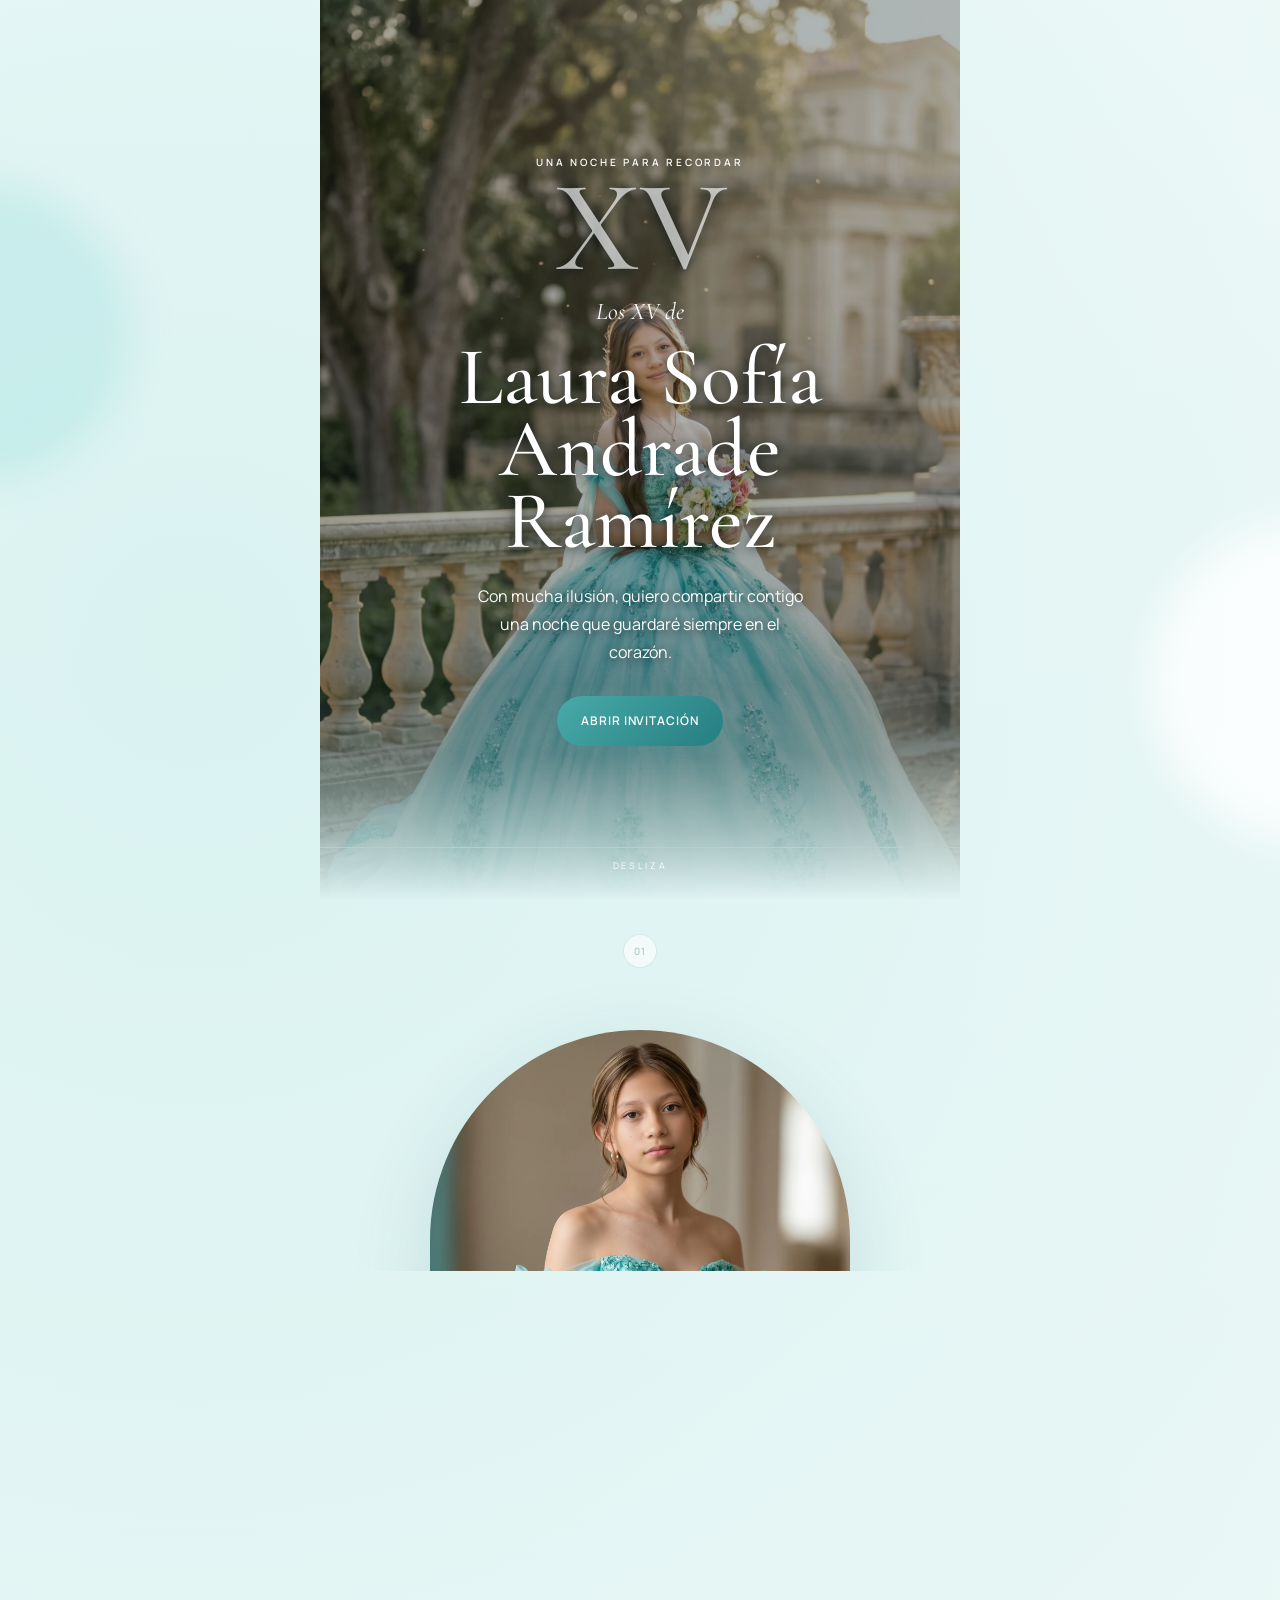
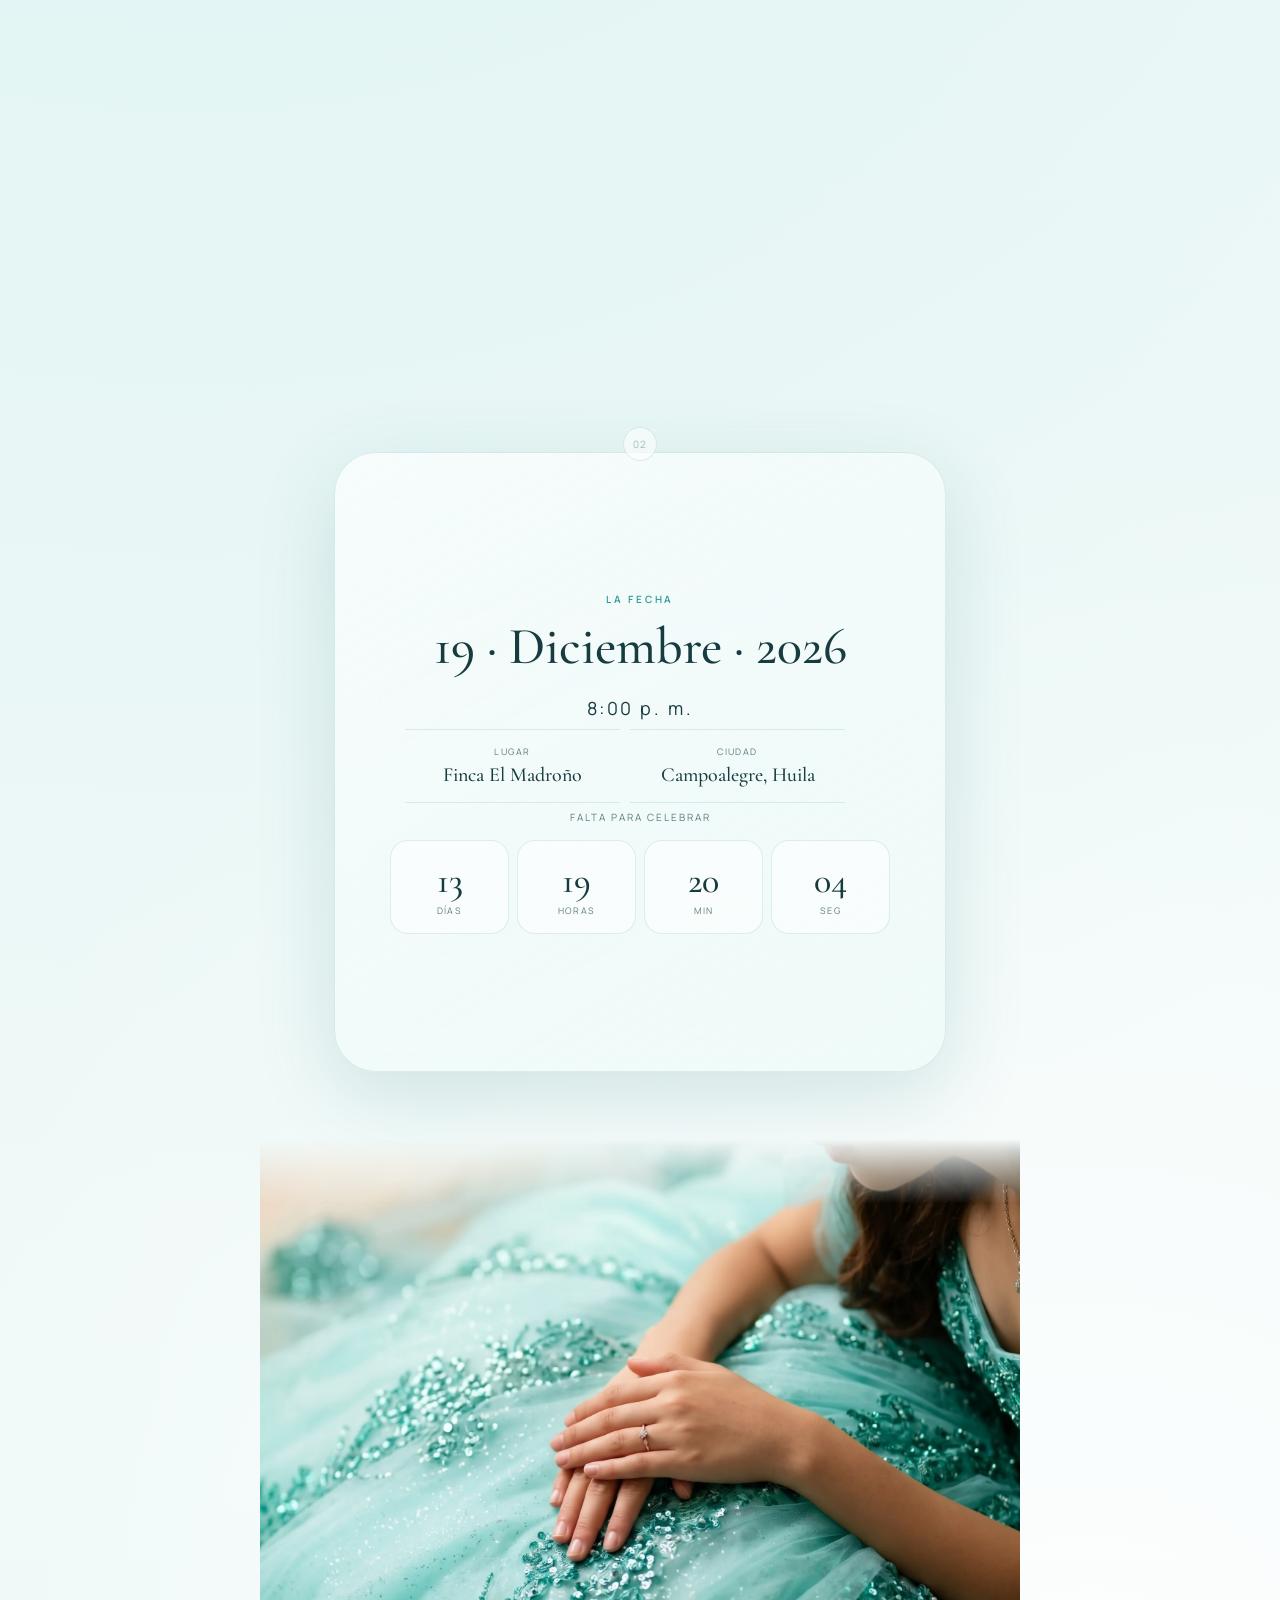
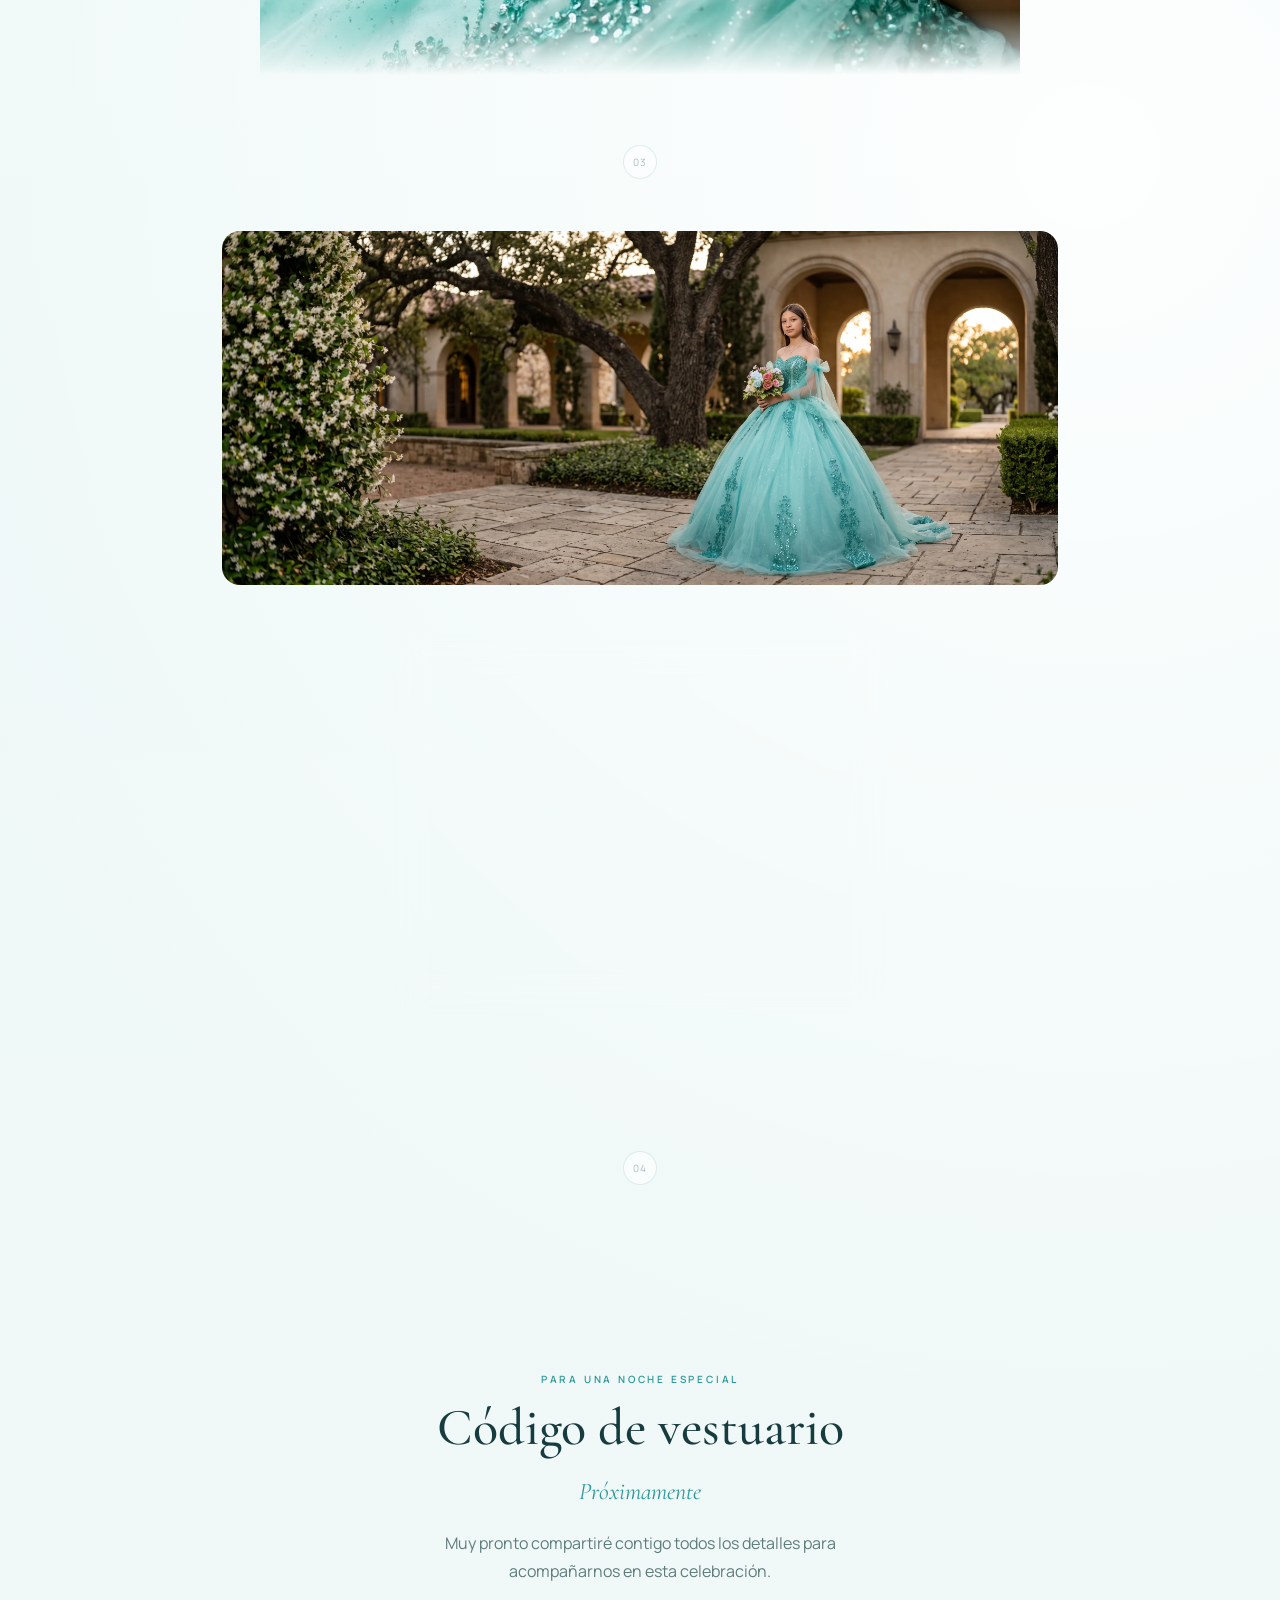
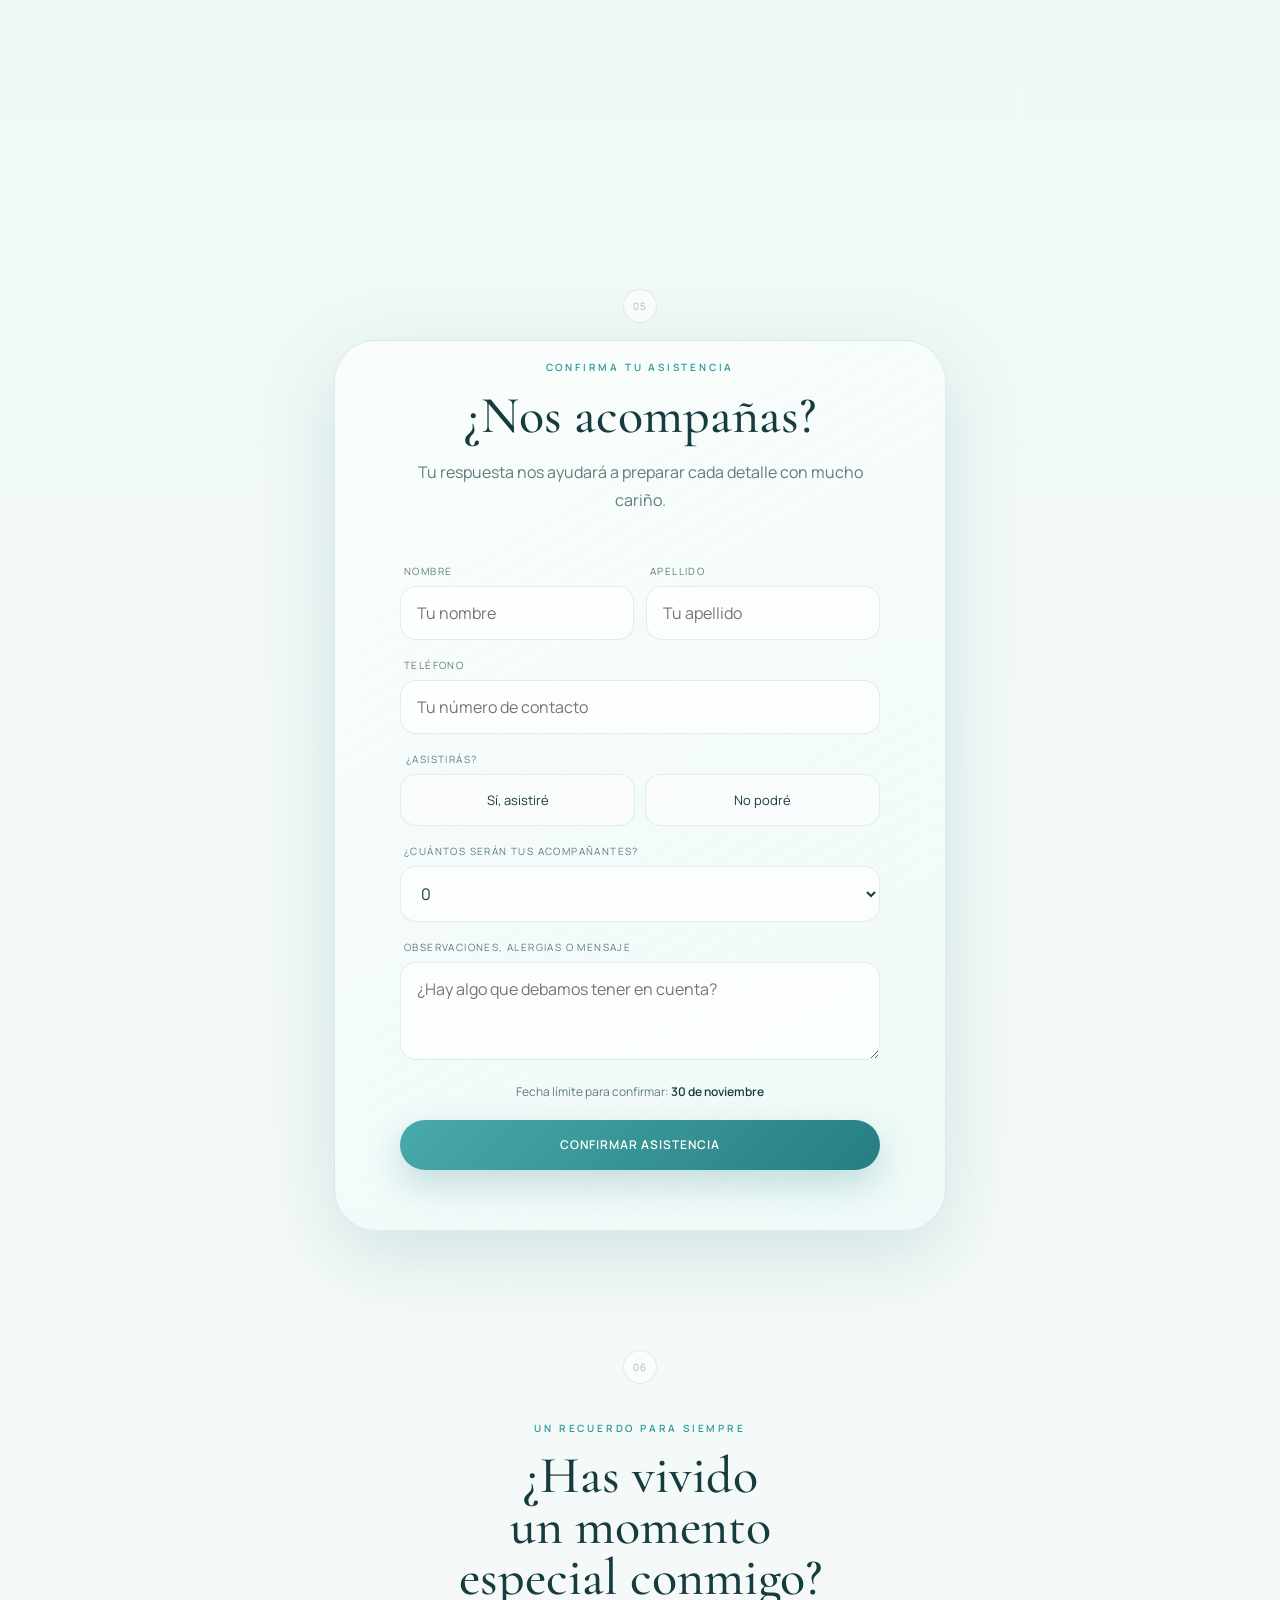
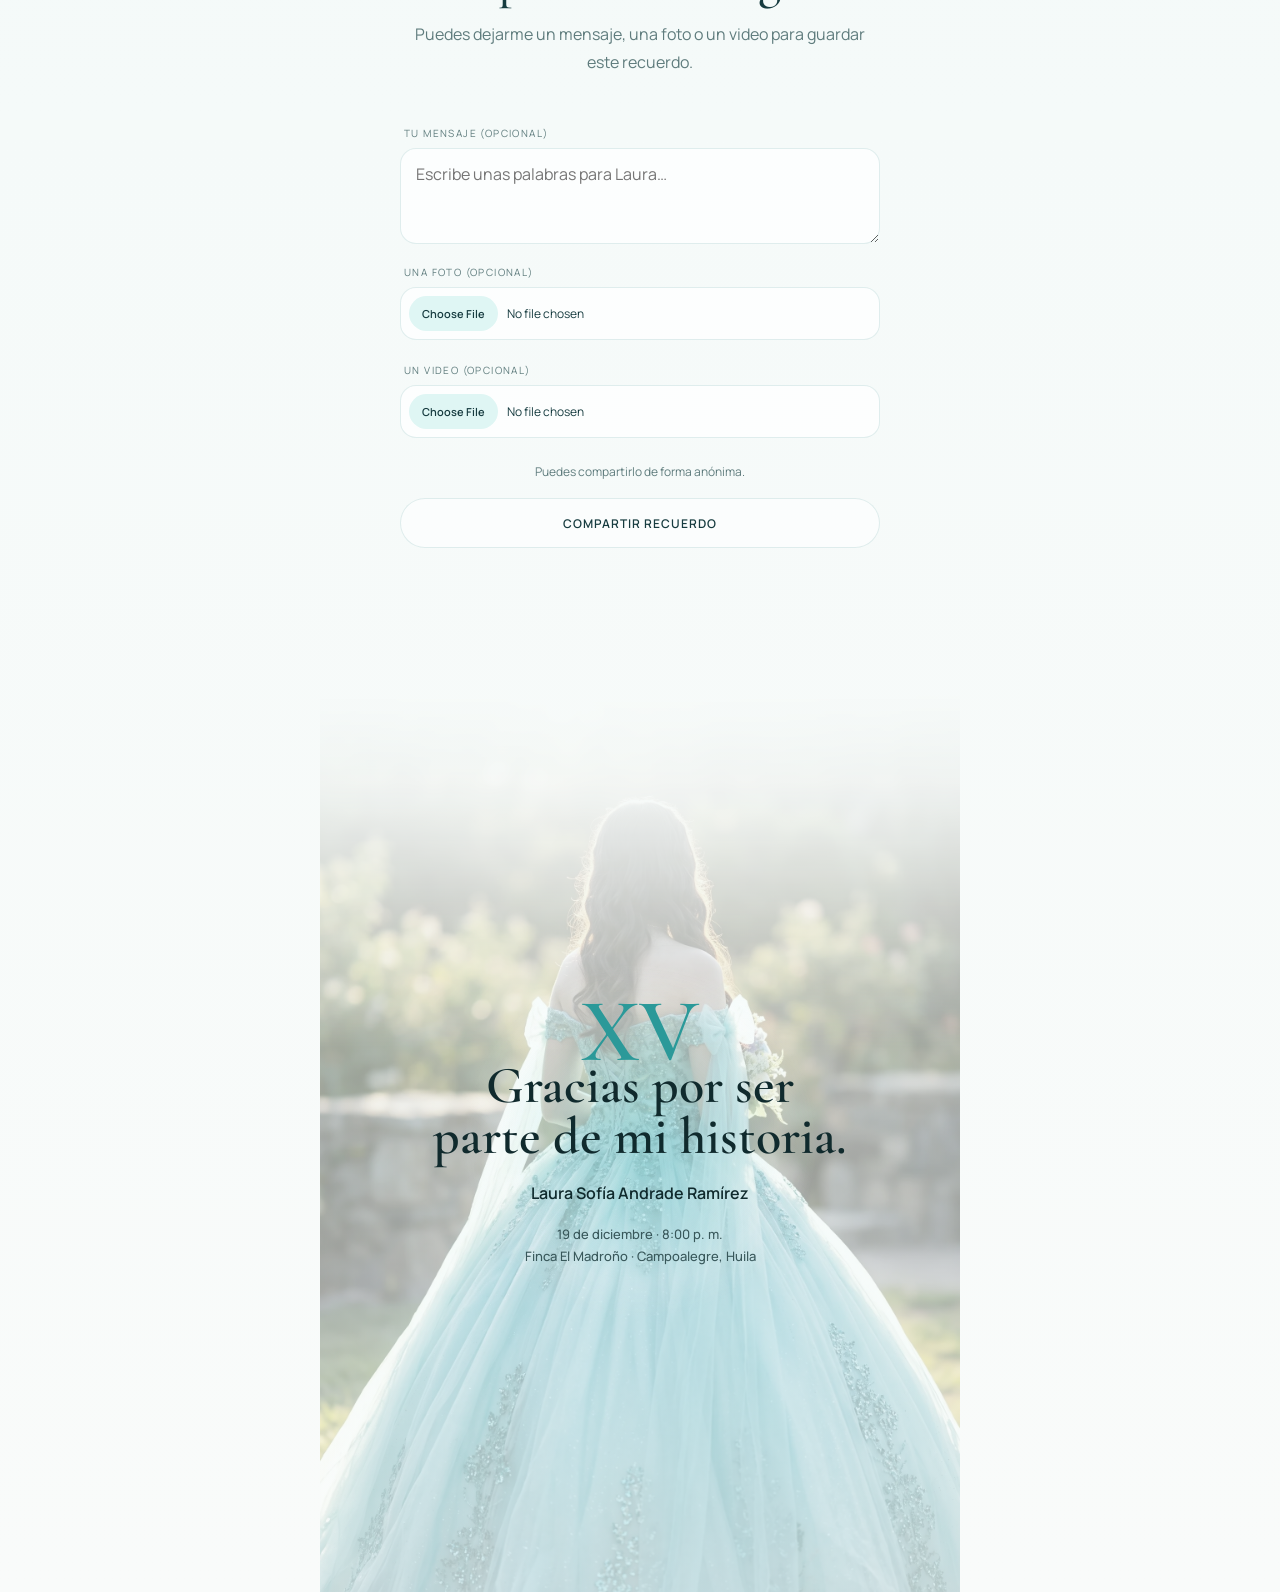
==== index.html @ e5ae3f29 "Add files via upload" ====
<!doctype html>
<html lang="es">
<head>
  <meta charset="UTF-8" />
  <meta name="viewport" content="width=device-width, initial-scale=1.0, viewport-fit=cover" />
  <meta name="theme-color" content="#effaf9" />
  <meta name="description" content="Laura Sofía Andrade Ramírez te invita a celebrar una noche inolvidable." />
  <title>Mis XV · Laura Sofía</title>
  <link rel="preconnect" href="https://fonts.googleapis.com">
  <link rel="preconnect" href="https://fonts.gstatic.com" crossorigin>
  <link href="https://fonts.googleapis.com/css2?family=Cormorant+Garamond:ital,wght@0,400;0,500;0,600;1,400&family=Manrope:wght@300;400;500;600&display=swap" rel="stylesheet">
  <link rel="stylesheet" href="styles.css" />
</head>
<body>
  <div class="ambient ambient-a" aria-hidden="true"></div>
  <div class="ambient ambient-b" aria-hidden="true"></div>

  <main>
    <section class="cover section section--full" id="inicio">
      <picture class="cover__photo">
        <source srcset="assets/5.webp" type="image/webp" />
        <img src="5.jpg" width="1536" height="2752" alt="Laura Sofía con su vestido de quinceañera" loading="eager" fetchpriority="high" decoding="async" />
      </picture>
      <div class="cover__content reveal">
        <p class="eyebrow">Una noche para recordar</p>
        <p class="roman">XV</p>
        <p class="cover__title">Los XV de</p>
        <h1 id="celebrant-name">Laura Sofía Andrade Ramírez</h1>
        <p class="cover__subtitle" id="personal-greeting">Con mucha ilusión, quiero compartir contigo una noche que guardaré siempre en el corazón.</p>
        <button class="button button--primary" id="open-invite" type="button">Abrir invitación</button>
      </div>
      <span class="scroll-cue" aria-hidden="true">Desliza</span>
    </section>

    <section class="portrait section" id="celebracion">
      <div class="section-number">01</div>
      <div class="portrait__frame reveal">
        <picture>
          <source srcset="assets/3.webp" type="image/webp" />
          <img src="3.jpg" width="2074" height="2048" alt="Retrato editorial de Laura Sofía con su vestido aqua" loading="lazy" decoding="async" />
        </picture>
        <div class="portrait__veil"></div>
      </div>
      <div class="copy copy--center reveal">
        <p class="eyebrow">Mis quince años</p>
        <h2>Un momento que quiero compartir contigo.</h2>
        <p>Hay momentos que brillan más cuando se comparten. Celebremos juntos el comienzo de una nueva etapa, rodeados de cariño y alegría.</p>
      </div>
    </section>

    <section class="date section section--glass" id="fecha">
      <div class="section-number">02</div>
      <div class="copy copy--center reveal">
        <p class="eyebrow">La fecha</p>
        <h2 id="date-title">19 · Diciembre · 2026</h2>
        <p class="big-time" id="event-time">8:00 p. m.</p>
        <div class="event-facts reveal" aria-label="Detalles del evento">
          <div><span>Lugar</span><strong id="event-venue">Finca El Madroño</strong></div>
          <div><span>Ciudad</span><strong id="event-city">Campoalegre, Huila</strong></div>
        </div>
        <p class="countdown-label">Falta para celebrar</p>
      </div>
      <div class="countdown reveal" aria-label="Cuenta regresiva">
        <div><strong id="cd-days">00</strong><span>Días</span></div>
        <div><strong id="cd-hours">00</strong><span>Horas</span></div>
        <div><strong id="cd-minutes">00</strong><span>Min</span></div>
        <div><strong id="cd-seconds">00</strong><span>Seg</span></div>
      </div>
    </section>

    <figure class="image-interlude reveal">
      <picture>
        <source srcset="assets/1.webp" type="image/webp" />
        <img src="1.jpg" width="2074" height="2048" alt="Detalle del vestido aqua, sus bordados y el movimiento de la tela" loading="lazy" decoding="async" />
      </picture>
    </figure>

    <section class="place section" id="lugar">
      <div class="section-number">03</div>
      <figure class="place__photo reveal">
        <picture>
          <source srcset="assets/2.webp" type="image/webp" />
          <img src="2.jpg" width="3168" height="1344" alt="Laura Sofía en el paisaje de Finca El Madroño" loading="lazy" decoding="async" />
        </picture>
      </figure>
      <div class="glass-card reveal">
        <p class="eyebrow">Dónde nos encontramos</p>
        <h2 id="venue-name">Finca El Madroño</h2>
        <p id="venue-address">Campoalegre, Huila</p>
        <p class="place__note">Un espacio lleno de encanto nos espera para compartir esta noche especial.</p>
        <a class="button button--ghost" id="maps-link" href="#lugar" aria-disabled="true" tabindex="-1">Ubicación próximamente</a>
      </div>
    </section>

    <section class="dress section" id="dress-code">
      <div class="section-number">04</div>
      <div class="copy copy--center reveal">
        <p class="eyebrow">Para una noche especial</p>
        <h2>Código de vestuario</h2>
        <p class="dress__pending">Próximamente</p>
        <p>Muy pronto compartiré contigo todos los detalles para acompañarnos en esta celebración.</p>
      </div>
    </section>

    <section class="rsvp section section--glass" id="rsvp">
      <div class="section-number">05</div>
      <div class="copy copy--center reveal">
        <p class="eyebrow">Confirma tu asistencia</p>
        <h2>¿Nos acompañas?</h2>
        <p>Tu respuesta nos ayudará a preparar cada detalle con mucho cariño.</p>
      </div>

      <form class="rsvp-form reveal" id="rsvp-form">
        <div class="form-row">
          <label><span>Nombre</span><input id="guest-name" name="nombre" autocomplete="given-name" required placeholder="Tu nombre" /></label>
          <label><span>Apellido</span><input id="guest-surname" name="apellido" autocomplete="family-name" required placeholder="Tu apellido" /></label>
        </div>
        <label><span>Teléfono</span><input name="telefono" type="tel" autocomplete="tel" inputmode="tel" required placeholder="Tu número de contacto" /></label>

        <fieldset>
          <legend>¿Asistirás?</legend>
          <div class="choice-row">
            <label class="choice"><input type="radio" name="asiste" value="si" required><span>Sí, asistiré</span></label>
            <label class="choice"><input type="radio" name="asiste" value="no" required><span>No podré</span></label>
          </div>
        </fieldset>

        <label id="companions-field">
          <span>¿Cuántos serán tus acompañantes?</span>
          <select id="companions" name="acompanantes">
            <option value="0">0</option>
            <option value="1">1</option>
            <option value="2">2</option>
            <option value="3">3</option>
            <option value="4">4</option>
            <option value="5">5</option>
            <option value="6">6</option>
            <option value="7">7</option>
          </select>
        </label>

        <label>
          <span>Observaciones, alergias o mensaje</span>
          <textarea name="observaciones" rows="3" placeholder="¿Hay algo que debamos tener en cuenta?"></textarea>
        </label>

        <p class="rsvp-deadline">Fecha límite para confirmar: <strong>30 de noviembre</strong></p>
        <button class="button button--primary button--wide" type="submit">Confirmar asistencia</button>
        <p class="form-status" id="form-status" role="status" aria-live="polite"></p>
      </form>
    </section>

    <section class="memories section" id="recuerdos" data-memory-experience="ready">
      <div class="section-number">06</div>
      <div class="copy copy--center reveal">
        <p class="eyebrow">Un recuerdo para siempre</p>
        <h2>¿Has vivido un momento especial conmigo?</h2>
        <p>Puedes dejarme un mensaje, una foto o un video para guardar este recuerdo.</p>
      </div>
      <form class="memory-form reveal" id="memory-form">
        <label><span>Tu mensaje (opcional)</span><textarea name="recuerdo_mensaje" rows="3" maxlength="3000" placeholder="Escribe unas palabras para Laura…"></textarea></label>
        <label class="file-field"><span>Una foto (opcional)</span><input name="recuerdo_foto" type="file" accept="image/jpeg,image/png,image/webp,image/heic,image/heif,.jpg,.jpeg,.png,.webp,.heic,.heif" /><small class="memory-file-name" id="photo-file-name" hidden></small><button class="memory-file-remove" id="remove-photo" type="button" hidden>Quitar foto</button></label>
        <label class="file-field"><span>Un video (opcional)</span><input name="recuerdo_video" type="file" accept="video/mp4,video/webm,video/quicktime,.mp4,.webm,.mov" /><small class="memory-file-name" id="video-file-name" hidden></small><button class="memory-file-remove" id="remove-video" type="button" hidden>Quitar video</button></label>
        <p class="memory-note">Puedes compartirlo de forma anónima.</p>
        <button class="button button--ghost button--wide" type="submit">Compartir recuerdo</button>
        <p class="form-status" id="memory-status" role="status" aria-live="polite"></p>
      </form>
    </section>

    <section class="finale section section--full">
      <picture class="finale__photo" aria-hidden="true">
        <source srcset="assets/4.webp" type="image/webp" />
        <img src="4.jpg" width="1536" height="2752" alt="" loading="lazy" decoding="async" />
      </picture>
      <div class="finale__orb reveal" aria-hidden="true"></div>
      <div class="copy copy--center reveal">
        <p class="roman roman--small">XV</p>
        <h2>Gracias por ser parte de mi historia.</h2>
        <p id="final-name">Laura Sofía Andrade Ramírez</p>
        <p class="finale__date">19 de diciembre · 8:00 p. m.<br>Finca El Madroño · Campoalegre, Huila</p>
      </div>
    </section>
  </main>

  <script src="config.js"></script>
  <script src="app.js"></script>
</body>
</html>
---- styles.css ----
:root {
  --ink: #173c40;
  --muted: #5f7c7d;
  --aqua: #8edbd8;
  --aqua-soft: #dff6f4;
  --aqua-deep: #2b9999;
  --pearl: #fbfaf6;
  --glass: rgba(255, 255, 255, 0.56);
  --stroke: rgba(70, 147, 148, 0.16);
  --shadow: 0 24px 80px rgba(34, 109, 111, 0.16);
  --radius: 30px;
}

* { box-sizing: border-box; }
html { scroll-behavior: smooth; }
body {
  margin: 0;
  min-width: 320px;
  color: var(--ink);
  background:
    radial-gradient(circle at 15% 8%, rgba(142,219,216,.28), transparent 30%),
    radial-gradient(circle at 85% 42%, rgba(255,255,255,.9), transparent 28%),
    linear-gradient(180deg, #f8fcfb 0%, #edf8f7 45%, #f9fbfa 100%);
  font-family: "Manrope", system-ui, sans-serif;
  overflow-x: hidden;
}

body::before {
  content: "";
  position: fixed;
  inset: 0;
  pointer-events: none;
  opacity: .22;
  background-image: url("data:image/svg+xml,%3Csvg viewBox='0 0 160 160' xmlns='http://www.w3.org/2000/svg'%3E%3Cfilter id='n'%3E%3CfeTurbulence type='fractalNoise' baseFrequency='.8' numOctaves='2' stitchTiles='stitch'/%3E%3C/filter%3E%3Crect width='100%25' height='100%25' filter='url(%23n)' opacity='.11'/%3E%3C/svg%3E");
  z-index: 50;
  mix-blend-mode: soft-light;
}

main { position: relative; z-index: 2; }
.section {
  position: relative;
  width: min(100%, 640px);
  margin: 0 auto;
  min-height: 82vh;
  padding: 104px 24px;
  display: grid;
  place-items: center;
  align-content: center;
  gap: 34px;
}
.section--full { min-height: 100svh; }
.section--glass::before {
  content: "";
  position: absolute;
  inset: 8% 14px;
  border: 1px solid var(--stroke);
  border-radius: 42px;
  background: linear-gradient(150deg, rgba(255,255,255,.65), rgba(232,250,248,.44));
  backdrop-filter: blur(18px);
  box-shadow: var(--shadow);
  z-index: -1;
}

.section-number {
  position: absolute;
  top: 34px;
  left: 50%;
  width: 34px;
  height: 34px;
  display: grid;
  place-items: center;
  transform: translateX(-50%);
  border: 1px solid var(--stroke);
  border-radius: 50%;
  background: rgba(255,255,255,.58);
  font-size: 10px;
  letter-spacing: .12em;
  color: rgba(23,60,64,.35);
  pointer-events: none;
}
.eyebrow {
  margin: 0 0 14px;
  text-transform: uppercase;
  letter-spacing: .28em;
  font-size: 10px;
  font-weight: 600;
  color: var(--aqua-deep);
}
h1, h2, .roman {
  font-family: "Cormorant Garamond", Georgia, serif;
  font-weight: 500;
}
h1 {
  margin: 0;
  width: 100%;
  max-width: 560px;
  font-size: 56px;
  line-height: .88;
  letter-spacing: 0;
  overflow-wrap: break-word;
  text-wrap: balance;
}
h2 {
  margin: 0;
  width: 100%;
  font-size: 40px;
  line-height: .98;
  letter-spacing: 0;
  overflow-wrap: break-word;
  text-wrap: balance;
}
p { line-height: 1.75; }
.copy { width: 100%; max-width: 470px; min-width: 0; }
.copy--center { text-align: center; }
.copy--center p:last-child { color: var(--muted); }
.roman { margin: 0; font-size: 130px; line-height: .64; color: rgba(54,165,165,.22); }
.roman--small { font-size: 90px; }
.finale .roman--small { color: var(--aqua-deep); font-weight: 600; }

.cover { text-align: center; overflow: hidden; isolation: isolate; color: white; }
.cover__photo { position: absolute; inset: 0; z-index: -1; overflow: hidden; -webkit-mask-image: linear-gradient(to bottom, #000 0%, #000 76%, rgba(0,0,0,.82) 84%, rgba(0,0,0,.42) 92%, transparent 100%); mask-image: linear-gradient(to bottom, #000 0%, #000 76%, rgba(0,0,0,.82) 84%, rgba(0,0,0,.42) 92%, transparent 100%); }
.cover__photo img { display: block; width: 100%; height: 100%; object-fit: cover; object-position: 50% 42%; animation: hero-zoom 24s ease-out both; }
.cover__photo::after { content: ""; position: absolute; inset: 0; background: linear-gradient(180deg, rgba(12,34,33,.34), rgba(12,34,33,.3) 36%, rgba(12,34,33,.42) 68%, rgba(12,34,33,.62)); }
.cover__content { position: relative; z-index: 2; color: white; text-shadow: 0 2px 12px rgba(5,20,20,.72), 0 0 28px rgba(5,20,20,.3); }
.cover .eyebrow, .cover .cover__title, .cover .cover__subtitle, .cover .scroll-cue { color: rgba(255,255,255,.98); }
.cover .roman { color: rgba(255,255,255,.66); }
.cover::before { z-index: 1; opacity: .32; background: radial-gradient(circle at 40% 30%, rgba(255,255,255,.14), rgba(158,230,225,.08) 48%, transparent 70%); }
.cover__title { margin: 22px 0 8px; font-family: "Cormorant Garamond", Georgia, serif; font-size: 24px; font-style: italic; }
.cover__subtitle { max-width: 330px; margin: 24px auto 30px; }
.cover::before {
  content: "";
  position: absolute;
  width: 360px;
  height: 560px;
  border-radius: 50% 50% 46% 54% / 34% 40% 60% 66%;
  border: 1px solid rgba(64,150,151,.18);
  transform: rotate(16deg);
  background: transparent;
  filter: drop-shadow(0 30px 70px rgba(46,145,145,.13));
}
.scroll-cue {
  position: absolute;
  bottom: 28px;
  font-size: 9px;
  letter-spacing: .3em;
  text-transform: uppercase;
  color: rgba(23,60,64,.45);
  animation: float 2.4s ease-in-out infinite;
}

.button {
  appearance: none;
  border: 0;
  border-radius: 999px;
  min-height: 50px;
  padding: 0 24px;
  display: inline-flex;
  align-items: center;
  justify-content: center;
  gap: 10px;
  font: inherit;
  font-size: 12px;
  font-weight: 600;
  letter-spacing: .08em;
  text-transform: uppercase;
  text-decoration: none;
  cursor: pointer;
  transition: transform .25s ease, box-shadow .25s ease, background .25s ease;
}
.button:active { transform: scale(.98); }
.button--primary {
  color: white;
  background: linear-gradient(135deg, #48aaa9, #267e81);
  box-shadow: 0 14px 35px rgba(39,129,131,.24);
}
.button--ghost { color: var(--ink); border: 1px solid var(--stroke); background: rgba(255,255,255,.6); }
.button--wide { width: 100%; }

.portrait { min-height: 110svh; padding-top: 130px; }
.portrait__frame {
  position: relative;
  width: min(92vw, 420px);
  aspect-ratio: 4 / 5;
  border-radius: 210px 210px 34px 34px;
  overflow: hidden;
  box-shadow: var(--shadow);
}
.portrait__frame picture { position: absolute; inset: 0; display: block; }
.portrait__frame img { width: 100%; height: 100%; object-fit: cover; object-position: 50% 58%; transform: scale(1.02); }
.portrait__veil { position: absolute; inset: 0; background: linear-gradient(180deg, transparent 56%, rgba(16,80,82,.22)); }

.image-interlude { position: relative; width: min(calc(100% - 48px), 640px); aspect-ratio: 1.42; margin: 8px auto 36px; overflow: hidden; -webkit-mask-image: linear-gradient(180deg, transparent, #000 12%, #000 88%, transparent); mask-image: linear-gradient(180deg, transparent, #000 12%, #000 88%, transparent); }
.image-interlude picture, .image-interlude img { display: block; width: 100%; height: 100%; }
.image-interlude img { object-fit: cover; object-position: 50% 62%; }

.big-time { margin: 20px 0 0; font-size: 18px; letter-spacing: .14em; }
.event-facts { width: min(100%, 440px); display: grid; grid-template-columns: 1fr 1fr; gap: 10px; margin-top: 4px; }
.event-facts div { padding: 15px 10px; border-top: 1px solid var(--stroke); border-bottom: 1px solid var(--stroke); text-align: center; }
.event-facts span, .event-facts strong { display: block; }
.event-facts span { margin-bottom: 5px; color: var(--muted); font-size: 9px; text-transform: uppercase; letter-spacing: .16em; }
.event-facts strong { font-family: "Cormorant Garamond", Georgia, serif; font-size: 20px; font-weight: 500; }
.countdown-label { margin: 6px 0 -20px; color: var(--muted); font-size: 10px; text-transform: uppercase; letter-spacing: .2em; }
.countdown {
  width: 100%;
  display: grid;
  grid-template-columns: repeat(4, 1fr);
  gap: 8px;
  max-width: 500px;
}
.countdown div {
  padding: 18px 4px 16px;
  text-align: center;
  border-radius: 18px;
  background: rgba(255,255,255,.56);
  border: 1px solid var(--stroke);
}
.countdown strong { display: block; font-family: "Cormorant Garamond", serif; font-size: 36px; font-weight: 500; }
.countdown span { display: block; margin-top: 2px; font-size: 9px; text-transform: uppercase; letter-spacing: .14em; color: var(--muted); }

.glass-card {
  width: 100%;
  max-width: 500px;
  text-align: center;
  padding: 54px 28px;
  border-radius: var(--radius);
  background: var(--glass);
  border: 1px solid var(--stroke);
  backdrop-filter: blur(16px);
  box-shadow: var(--shadow);
}
.glass-card p { color: var(--muted); }
.place { width: min(100%, 920px); }
.place__photo { width: 100%; aspect-ratio: 2.36; overflow: hidden; border-radius: 18px; }
.place__photo picture, .place__photo img { display: block; width: 100%; height: 100%; }
.place__photo img { object-fit: cover; object-position: center; }
.place__note { max-width: 330px; margin: 18px auto 0; }
.glass-card .button { margin-top: 18px; }
.button[aria-disabled="true"] { cursor: default; opacity: .78; }
.button[aria-disabled="true"] { pointer-events: none; }

.dress__pending { margin: 18px 0 0; color: var(--aqua-deep); font-family: "Cormorant Garamond", Georgia, serif; font-size: 24px; font-style: italic; }

.rsvp-form { width: min(100%, 480px); display: grid; gap: 18px; }
.form-row { display: grid; grid-template-columns: 1fr 1fr; gap: 12px; }
.form-row label { min-width: 0; }
.rsvp-form label > span, .rsvp-form legend { display: block; margin: 0 0 8px 4px; font-size: 10px; text-transform: uppercase; letter-spacing: .14em; color: var(--muted); }
.rsvp-form input, .rsvp-form select, .rsvp-form textarea {
  width: 100%;
  border: 1px solid var(--stroke);
  border-radius: 16px;
  background: rgba(255,255,255,.72);
  color: var(--ink);
  padding: 15px 16px;
  font: inherit;
  outline: none;
  box-shadow: 0 1px 0 rgba(255,255,255,.8) inset;
}
.rsvp-form input:focus, .rsvp-form select:focus, .rsvp-form textarea:focus { border-color: rgba(49,153,153,.5); box-shadow: 0 0 0 4px rgba(80,190,188,.09); }
.rsvp-form fieldset { border: 0; padding: 0; margin: 0; }
.choice-row { display: grid; grid-template-columns: 1fr 1fr; gap: 10px; }
.choice { position: relative; }
.choice input { position: absolute; opacity: 0; pointer-events: none; }
.choice span { margin: 0 !important; display: grid !important; place-items: center; min-height: 52px; border: 1px solid var(--stroke); border-radius: 16px; background: rgba(255,255,255,.6); color: var(--ink) !important; text-transform: none !important; letter-spacing: 0 !important; font-size: 13px !important; transition: .2s ease; }
.choice input:checked + span { background: rgba(100,198,196,.18); border-color: rgba(43,153,153,.38); box-shadow: 0 0 0 3px rgba(43,153,153,.07); }
.choice input:focus-visible + span { outline: 2px solid var(--aqua-deep); outline-offset: 3px; }
.form-status { min-height: 24px; margin: 0; text-align: center; font-size: 13px; color: var(--aqua-deep); }
.rsvp-deadline { margin: -2px 0 0; color: var(--muted); text-align: center; font-size: 12px; }
.rsvp-deadline strong { color: var(--ink); font-weight: 600; }

.memory-form { width: min(100%, 480px); min-width: 0; display: grid; gap: 16px; }
.memory-form label > span { display: block; margin: 0 0 8px 4px; color: var(--muted); font-size: 10px; text-transform: uppercase; letter-spacing: .14em; }
.memory-form textarea, .memory-form input[type="file"] { width: 100%; border: 1px solid var(--stroke); border-radius: 16px; background: rgba(255,255,255,.72); color: var(--ink); padding: 14px 15px; font: inherit; }
.memory-form textarea:focus, .memory-form input[type="file"]:focus { outline: none; border-color: rgba(49,153,153,.5); box-shadow: 0 0 0 4px rgba(80,190,188,.09); }
.memory-form input[type="file"] { min-width: 0; padding: 8px; font-size: 12px; }
.memory-form input[type="file"]::file-selector-button,
.memory-form input[type="file"]::-webkit-file-upload-button {
  margin-right: 9px;
  padding: 10px 13px;
  border: 0;
  border-radius: 999px;
  color: var(--ink);
  background: var(--aqua-soft);
  font: inherit;
  font-size: 11px;
  font-weight: 600;
  cursor: pointer;
  transition: background .2s ease;
}
.memory-form input[type="file"]::file-selector-button:hover,
.memory-form input[type="file"]::-webkit-file-upload-button:hover { background: #c9eeeb; }
.memory-file-name { display: block; margin: 7px 4px 0; overflow-wrap: anywhere; color: var(--muted); font-size: 11px; }
.memory-file-remove { margin: 6px 4px 0; padding: 0; border: 0; background: transparent; color: var(--aqua-deep); font: inherit; font-size: 11px; text-decoration: underline; cursor: pointer; }
.memory-note { margin: 0; color: var(--muted); font-size: 12px; text-align: center; }

.finale { text-align: center; overflow: hidden; isolation: isolate; }
.finale h2, .finale #final-name { color: #102a2d; font-weight: 600; }
.finale__photo { position: absolute; inset: 0; z-index: -1; overflow: hidden; -webkit-mask-image: linear-gradient(to bottom, transparent 0%, rgba(0,0,0,.12) 10%, rgba(0,0,0,.58) 24%, #000 40%); mask-image: linear-gradient(to bottom, transparent 0%, rgba(0,0,0,.12) 10%, rgba(0,0,0,.58) 24%, #000 40%); }
.finale__photo img { display: block; width: 100%; height: 100%; object-fit: cover; object-position: center 46%; filter: saturate(.82); }
.finale__photo::after { content: ""; position: absolute; inset: 0; background: linear-gradient(180deg, rgba(248,252,251,.68), rgba(237,248,247,.56) 52%, rgba(249,251,250,.7)); }
.finale__orb { position: absolute; width: 360px; height: 360px; border-radius: 50%; background: radial-gradient(circle, rgba(113,211,208,.32), rgba(255,255,255,.12) 56%, transparent 70%); filter: blur(2px); }
.finale .copy--center p:last-child { color: #38575a; font-size: 13px; font-weight: 500; }

.ambient { position: fixed; pointer-events: none; z-index: 0; filter: blur(20px); border-radius: 50%; }
.ambient-a { width: 300px; height: 300px; left: -170px; top: 20%; background: rgba(93,204,202,.18); }
.ambient-b { width: 320px; height: 320px; right: -190px; top: 58%; background: rgba(255,255,255,.78); }

.reveal { opacity: 0; transform: translateY(20px) scale(.995); filter: blur(7px); transition: opacity .85s ease, transform .85s cubic-bezier(.2,.7,.2,1), filter .85s ease; }
.reveal.is-visible { opacity: 1; transform: translateY(0) scale(1); filter: blur(0); }

@keyframes float { 0%,100% { transform: translateY(0); } 50% { transform: translateY(7px); } }
@keyframes hero-zoom { from { transform: scale(1.045); } to { transform: scale(1); } }

@media (min-width: 720px) {
  .section { padding-left: 42px; padding-right: 42px; }
  .portrait__frame { width: 420px; }
  h1 { font-size: 82px; }
  h2 { font-size: 52px; }
  .image-interlude { width: min(calc(100% - 84px), 760px); }
}

@media (max-width: 380px) {
  .section { padding-left: 18px; padding-right: 18px; }
  h1 { font-size: 48px; }
  h2 { font-size: 35px; }
  .form-row { grid-template-columns: 1fr; }
  .countdown { gap: 5px; }
  .countdown div { padding-left: 2px; padding-right: 2px; }
  .countdown strong { font-size: 31px; }
  .event-facts { gap: 4px; }
  .event-facts strong { font-size: 18px; }
}

@media (max-width: 600px) {
  .place__photo { aspect-ratio: 1.28; border-radius: 14px; }
  .place__photo img { object-position: 68% center; }
  .image-interlude { width: calc(100% - 36px); aspect-ratio: 1.12; }
  .cover__photo img { object-position: 50% 42%; }
}

@media (prefers-reduced-motion: reduce) {
  html { scroll-behavior: auto; }
  *, *::before, *::after { animation-duration: .01ms !important; animation-iteration-count: 1 !important; transition-duration: .01ms !important; }
}
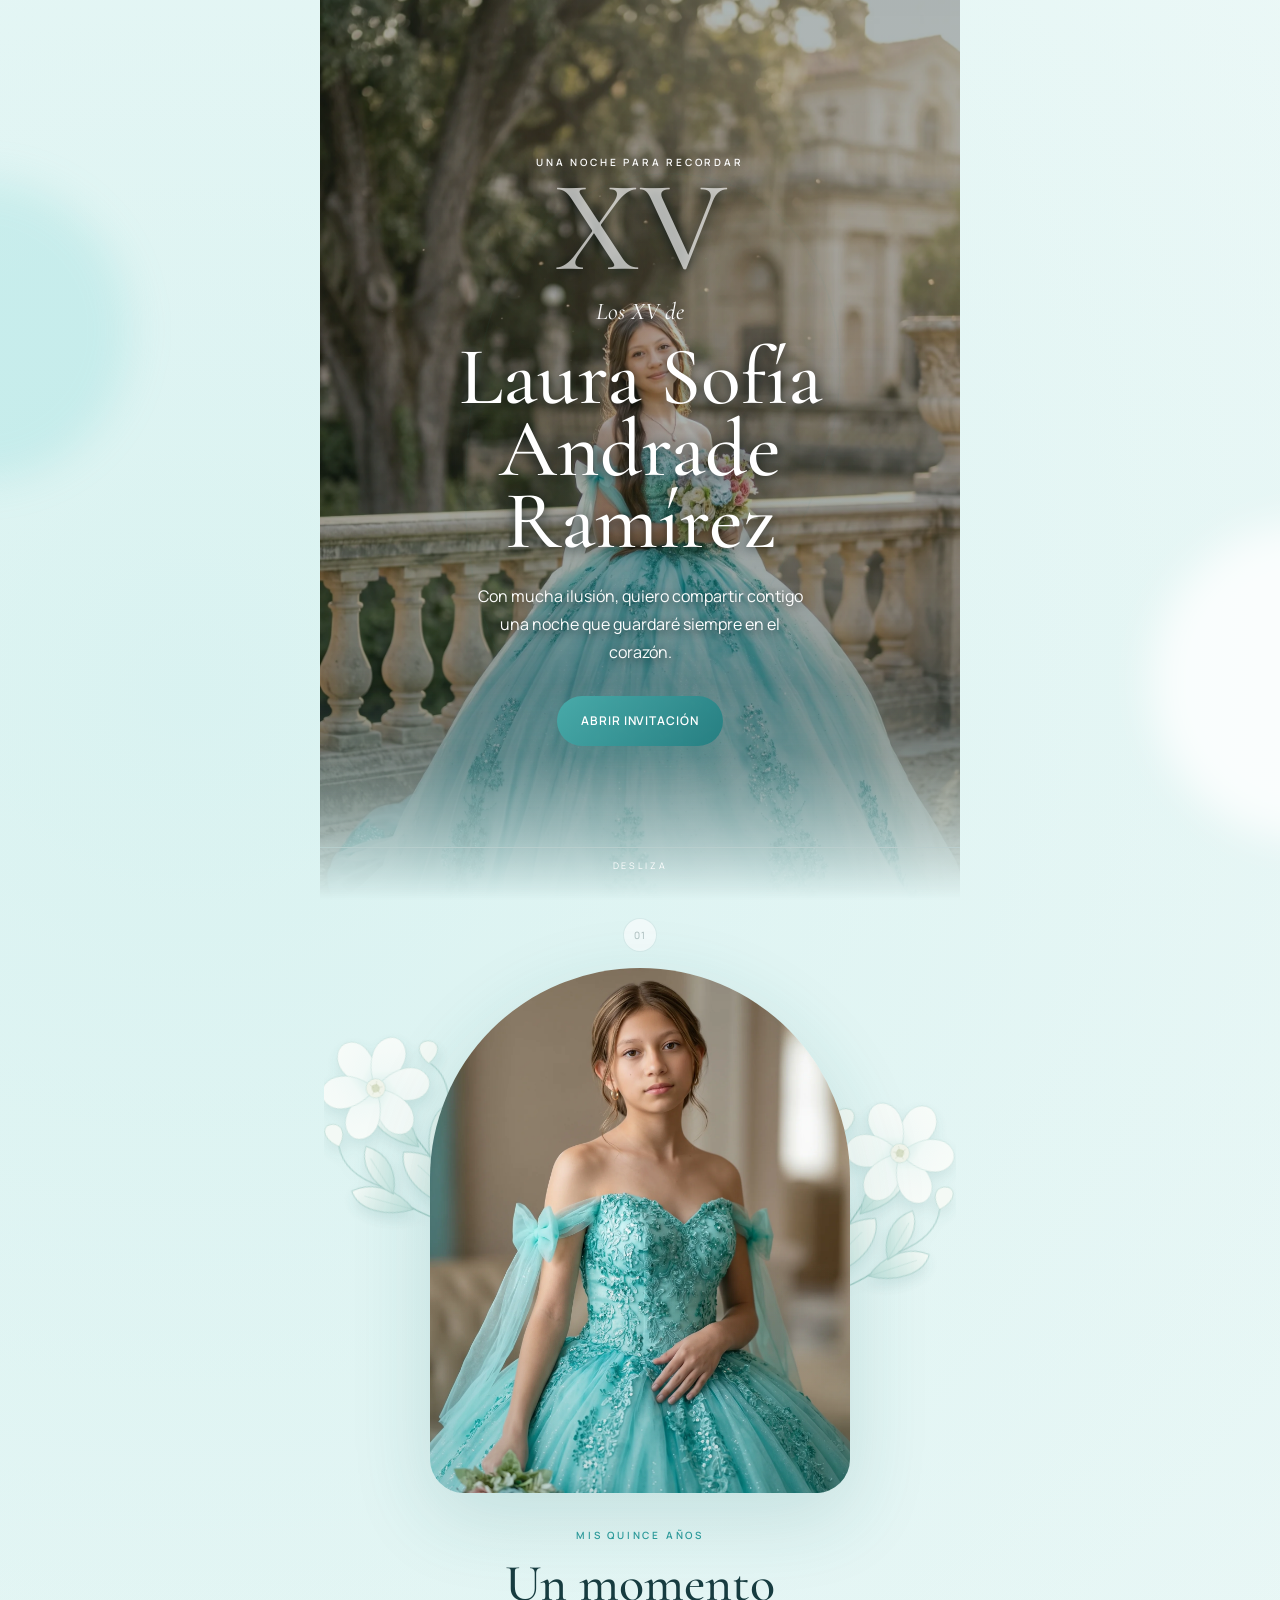
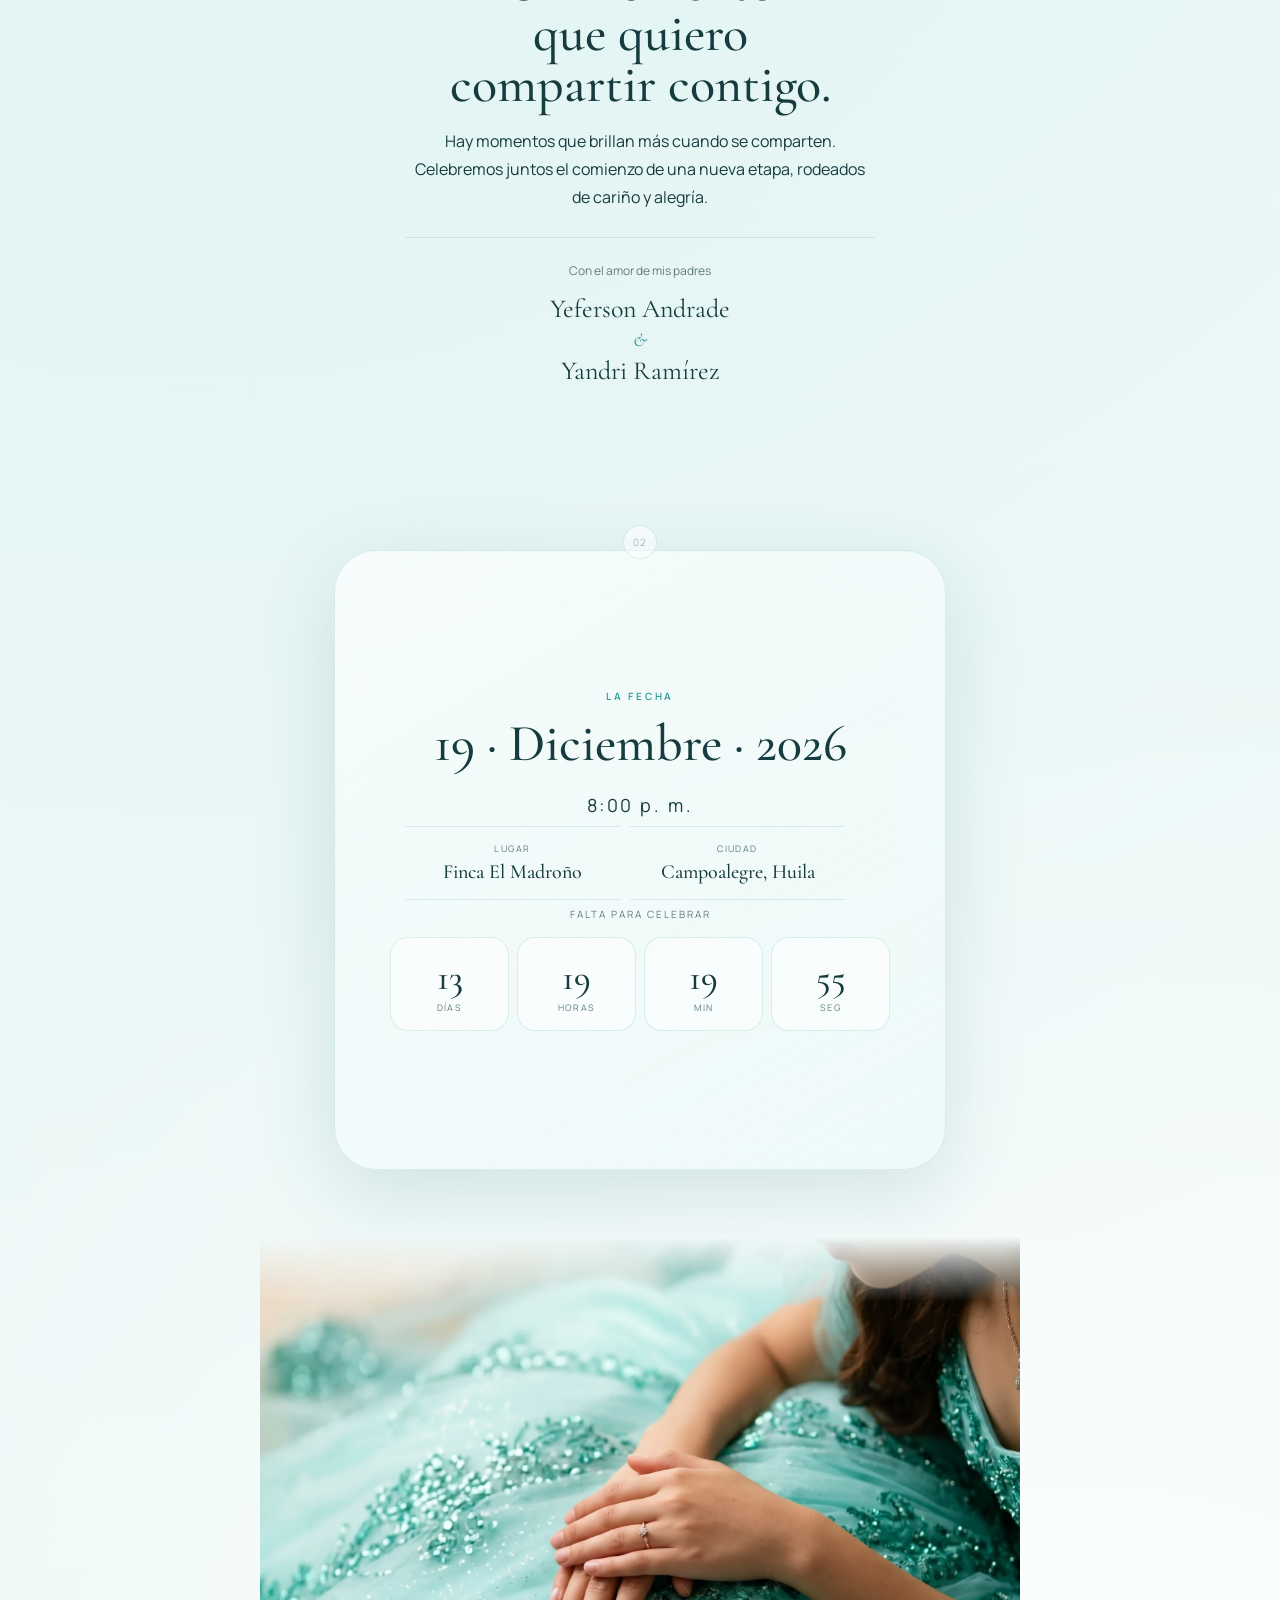
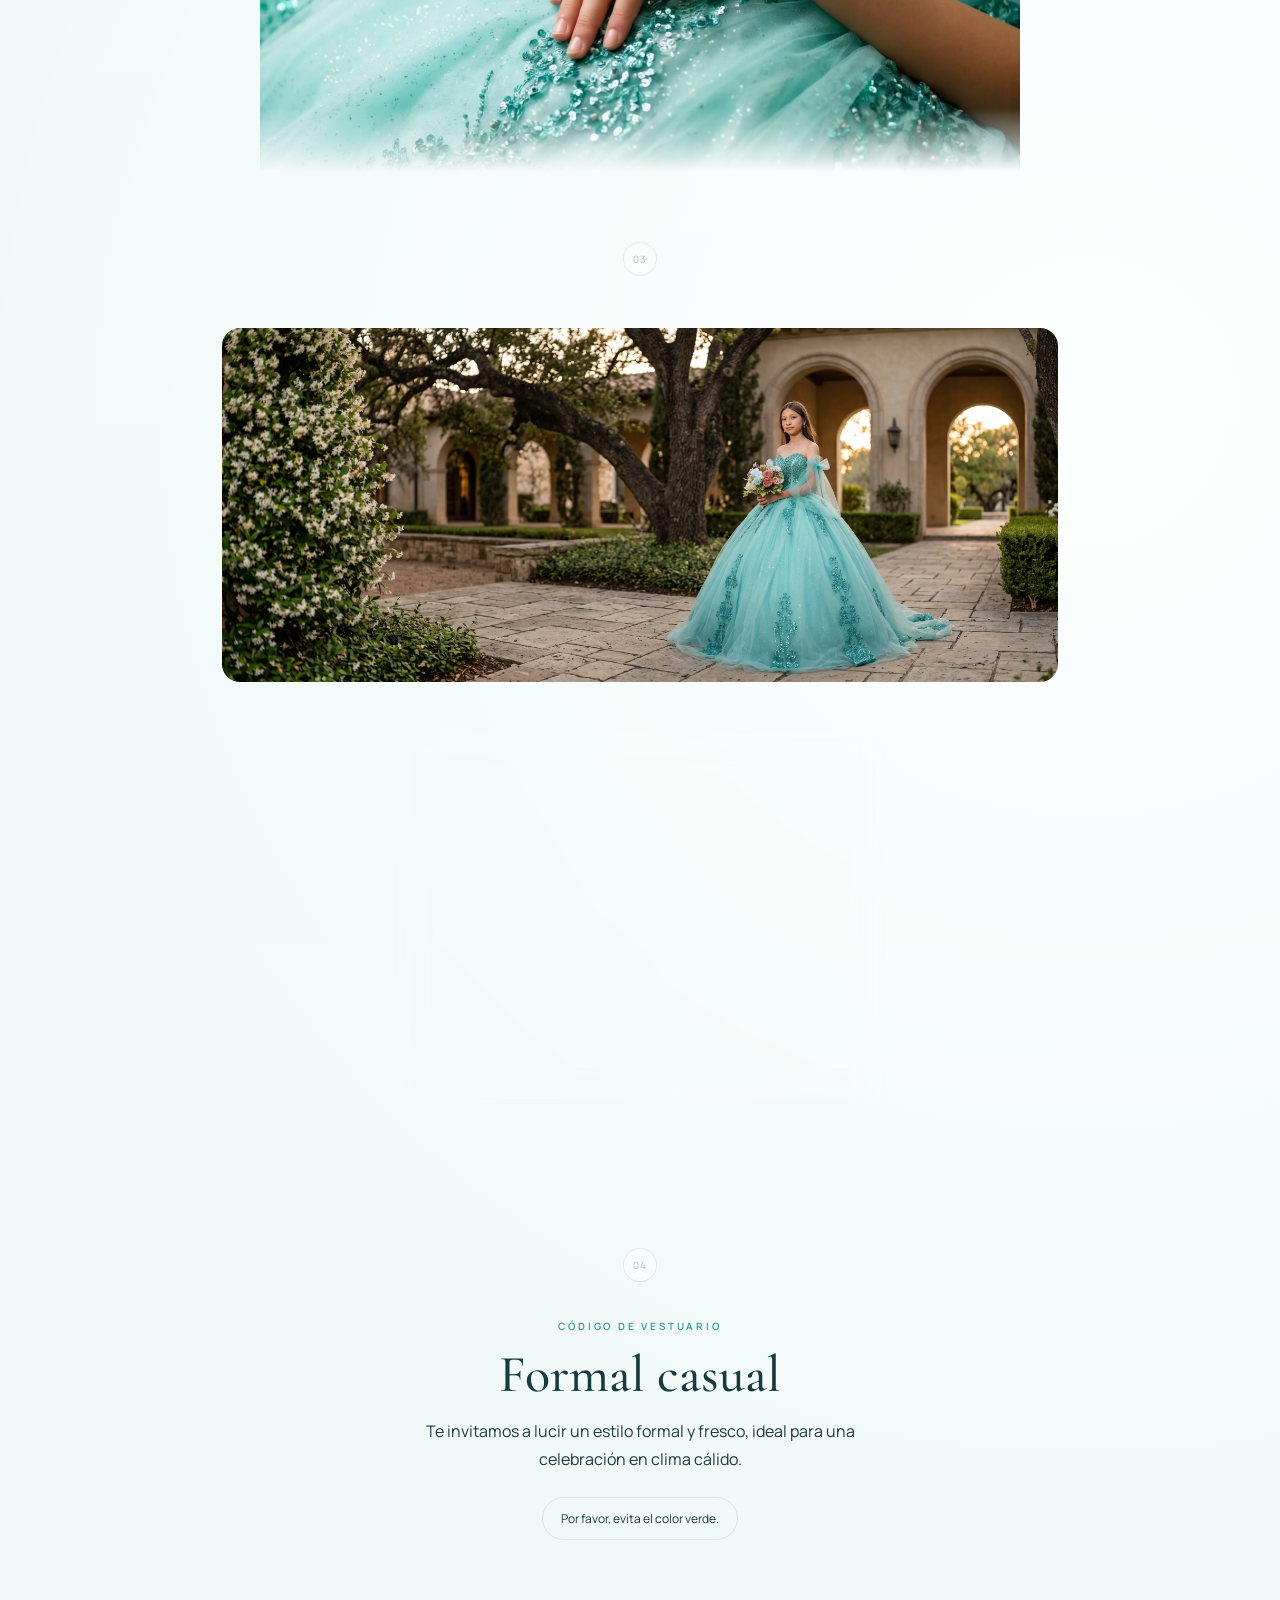
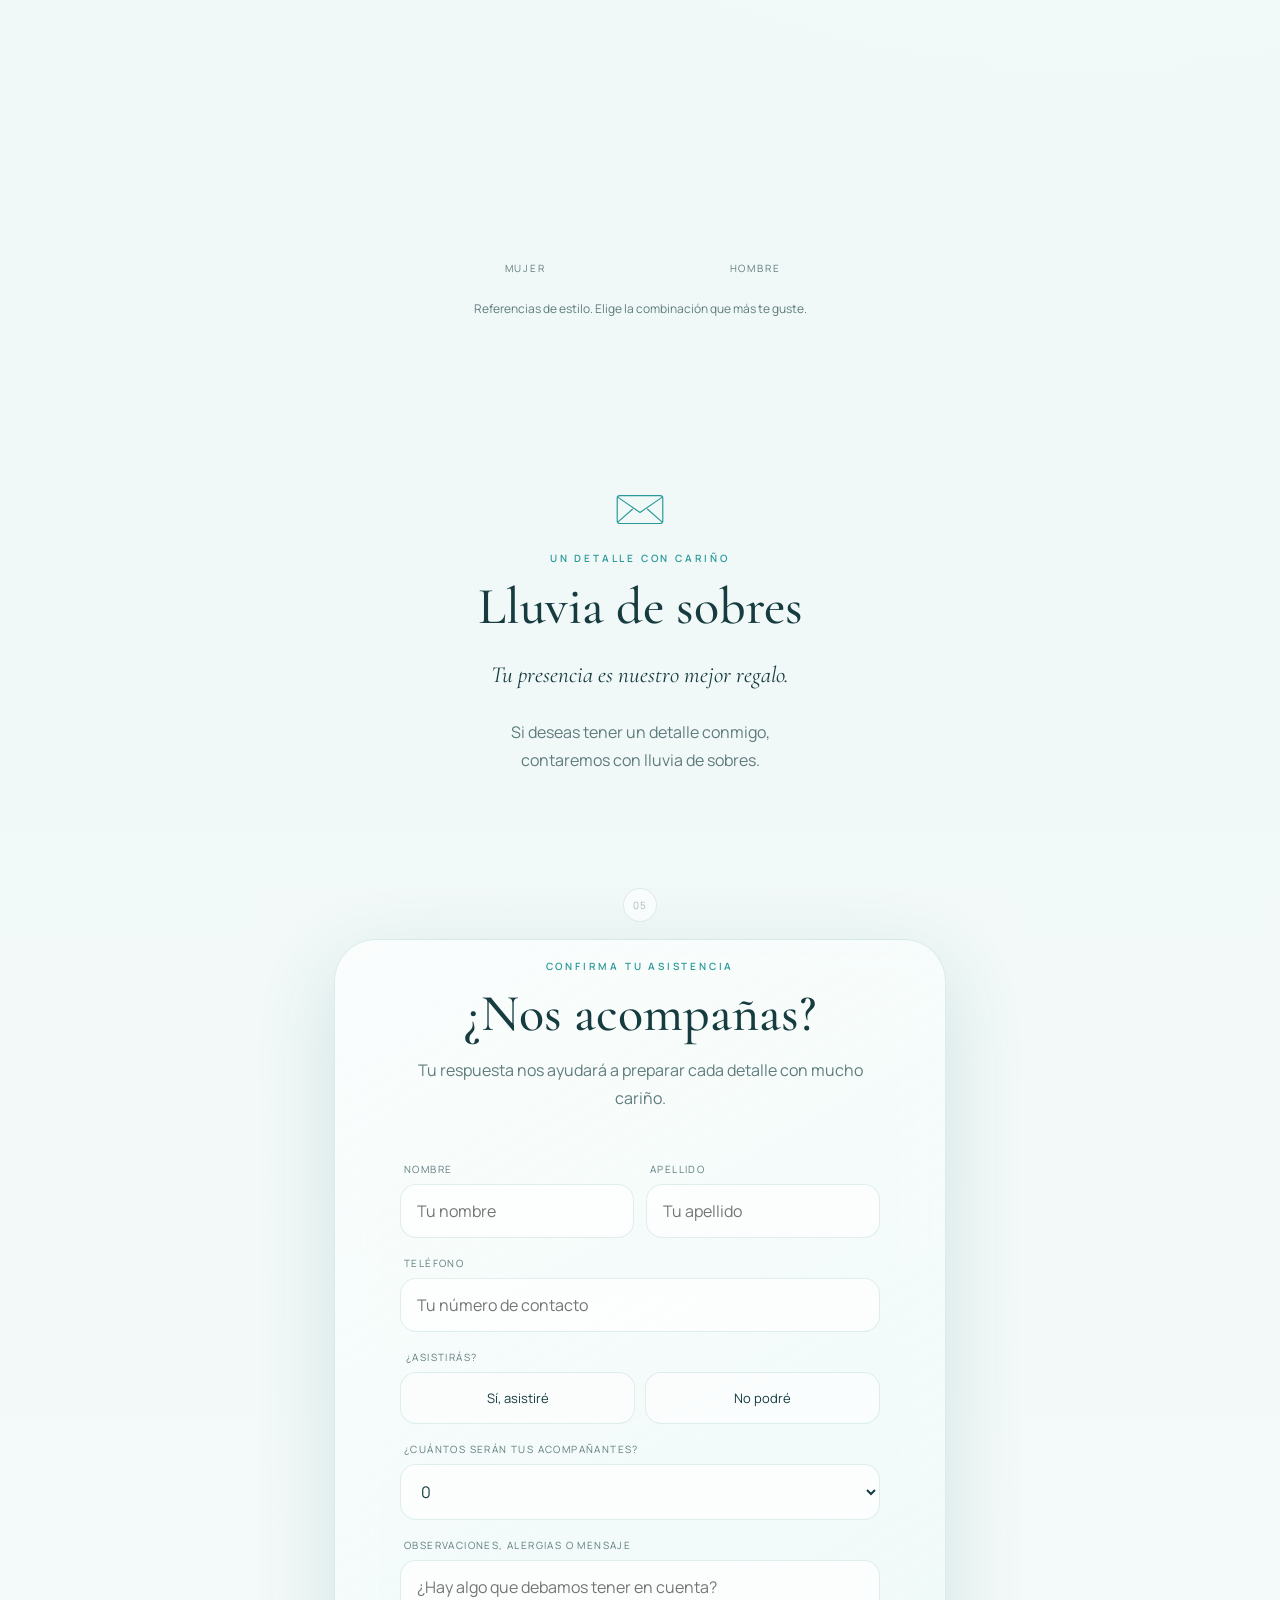
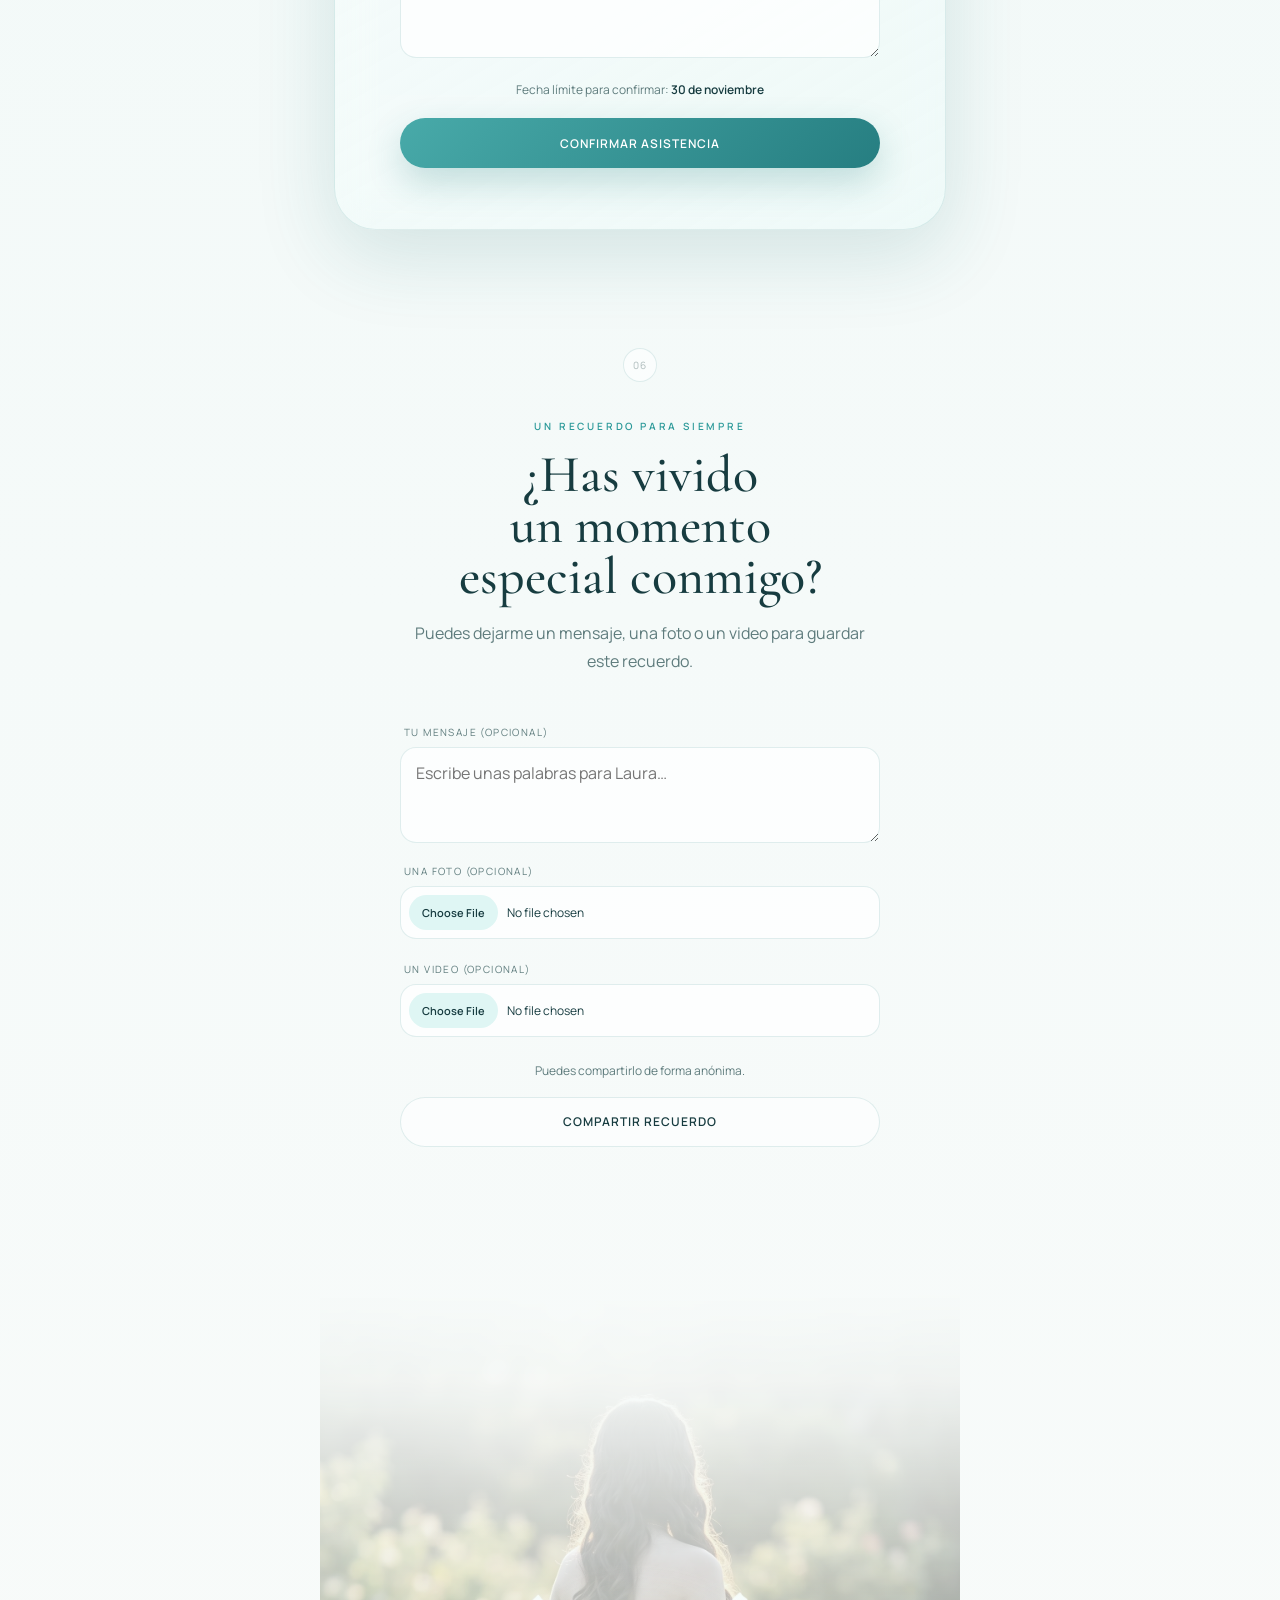
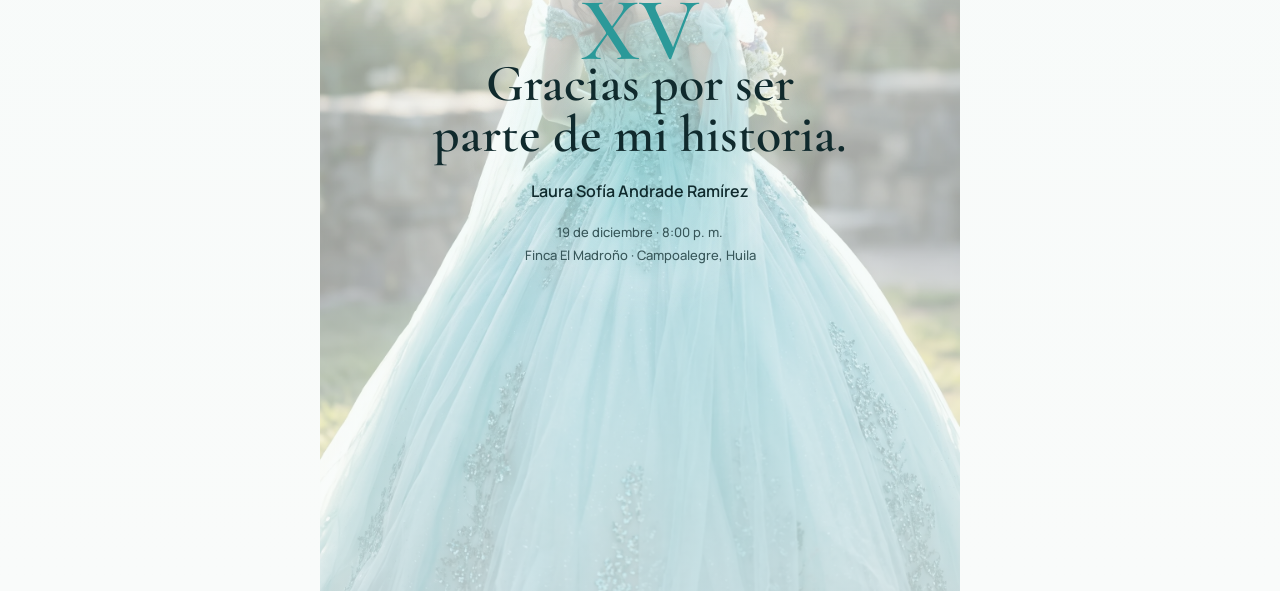
==== commit aec92725: "actualizacion" ====
--- a/index.html
+++ b/index.html
@@ -34,17 +34,27 @@
 
     <section class="portrait section" id="celebracion">
       <div class="section-number">01</div>
-      <div class="portrait__frame reveal">
-        <picture>
-          <source srcset="assets/3.webp" type="image/webp" />
-          <img src="3.jpg" width="2074" height="2048" alt="Retrato editorial de Laura Sofía con su vestido aqua" loading="lazy" decoding="async" />
-        </picture>
-        <div class="portrait__veil"></div>
+      <div class="portrait__scene reveal">
+        <div class="portrait__botanicals" aria-hidden="true">
+          <img class="portrait__botanical portrait__botanical--left" src="assets/portrait-botanical.svg" width="240" height="420" alt="" decoding="async" />
+          <img class="portrait__botanical portrait__botanical--right" src="assets/portrait-botanical.svg" width="240" height="420" alt="" decoding="async" />
+        </div>
+        <div class="portrait__frame">
+          <picture>
+            <source srcset="assets/3.webp" type="image/webp" />
+            <img src="3.jpg" width="2074" height="2048" alt="Retrato editorial de Laura Sofía con su vestido aqua" loading="lazy" decoding="async" />
+          </picture>
+          <div class="portrait__veil"></div>
+        </div>
       </div>
       <div class="copy copy--center reveal">
         <p class="eyebrow">Mis quince años</p>
         <h2>Un momento que quiero compartir contigo.</h2>
         <p>Hay momentos que brillan más cuando se comparten. Celebremos juntos el comienzo de una nueva etapa, rodeados de cariño y alegría.</p>
+        <div class="parents" aria-label="Mis padres">
+          <p class="parents__intro">Con el amor de mis padres</p>
+          <p class="parents__names"><span>Yeferson Andrade</span><span class="parents__and">&amp;</span><span>Yandri Ramírez</span></p>
+        </div>
       </div>
     </section>
 
@@ -88,17 +98,41 @@
         <h2 id="venue-name">Finca El Madroño</h2>
         <p id="venue-address">Campoalegre, Huila</p>
         <p class="place__note">Un espacio lleno de encanto nos espera para compartir esta noche especial.</p>
-        <a class="button button--ghost" id="maps-link" href="#lugar" aria-disabled="true" tabindex="-1">Ubicación próximamente</a>
+        <a class="button button--ghost" id="maps-link" href="https://www.google.com/maps/place/2%C2%B041'59.9%22N+75%C2%B019'09.9%22W/@2.6999333,-75.3193641,21z/data=!4m4!3m3!8m2!3d2.69996!4d-75.3194046?hl=es&amp;entry=ttu&amp;g_ep=EgoyMDI2MDkzMC4wIKXMDSoASAFQAw%3D%3D" target="_blank" rel="noopener noreferrer">Ver ubicación</a>
       </div>
     </section>
 
     <section class="dress section" id="dress-code">
       <div class="section-number">04</div>
       <div class="copy copy--center reveal">
-        <p class="eyebrow">Para una noche especial</p>
-        <h2>Código de vestuario</h2>
-        <p class="dress__pending">Próximamente</p>
-        <p>Muy pronto compartiré contigo todos los detalles para acompañarnos en esta celebración.</p>
+        <p class="eyebrow">Código de vestuario</p>
+        <h2>Formal casual</h2>
+        <p>Te invitamos a lucir un estilo formal y fresco, ideal para una celebración en clima cálido.</p>
+        <p class="dress__note">Por favor, evita el color verde.</p>
+      </div>
+      <div class="dress__references reveal" role="group" aria-label="Referencias de vestuario">
+        <figure class="dress__reference">
+          <img src="assets/dress-woman.png" width="1024" height="1536" alt="Ilustración de referencia para mujer: vestido midi marfil y sandalias en tonos neutros" loading="lazy" decoding="async" />
+          <figcaption>Mujer</figcaption>
+        </figure>
+        <figure class="dress__reference">
+          <img src="assets/dress-man.png" width="1024" height="1536" alt="Ilustración de referencia para hombre: camisa clara de cuello abierto y pantalón en tono arena" loading="lazy" decoding="async" />
+          <figcaption>Hombre</figcaption>
+        </figure>
+      </div>
+      <p class="dress__reference-note reveal">Referencias de estilo. Elige la combinación que más te guste.</p>
+    </section>
+
+    <section class="gifts section" id="regalos" aria-labelledby="gifts-title">
+      <svg class="gifts__icon reveal" viewBox="0 0 64 48" fill="none" stroke="currentColor" stroke-width="1.4" stroke-linecap="round" stroke-linejoin="round" aria-hidden="true">
+        <rect x="5" y="10" width="54" height="33" rx="3" />
+        <path d="m6 12 26 18 26-18M6 41l17-15m35 15L41 26" />
+      </svg>
+      <div class="copy copy--center reveal">
+        <p class="eyebrow">Un detalle con cariño</p>
+        <h2 id="gifts-title">Lluvia de sobres</h2>
+        <p class="gifts__presence">Tu presencia es nuestro mejor regalo.</p>
+        <p>Si deseas tener un detalle conmigo,<br>contaremos con lluvia de sobres.</p>
       </div>
     </section>
 
--- a/styles.css
+++ b/styles.css
@@ -176,10 +176,23 @@
 .button--ghost { color: var(--ink); border: 1px solid var(--stroke); background: rgba(255,255,255,.6); }
 .button--wide { width: 100%; }
 
-.portrait { min-height: 110svh; padding-top: 130px; }
+.portrait { min-height: 0; padding-top: 68px; }
+.portrait .section-number { top: 18px; }
+.portrait__scene { position: relative; width: min(100%, 420px); isolation: isolate; }
+.portrait__botanicals { position: absolute; inset: -18px -24px -18px; overflow: hidden; pointer-events: none; z-index: 0; }
+.portrait__botanical {
+  position: absolute;
+  width: clamp(168px, 46vw, 224px);
+  height: auto;
+  opacity: .82;
+  filter: drop-shadow(0 7px 7px rgba(63, 124, 125, .17));
+}
+.portrait__botanical--left { left: 0; top: 18px; transform: rotate(-16deg); }
+.portrait__botanical--right { right: 0; top: 36px; transform: scaleX(-1) rotate(-13deg); }
 .portrait__frame {
   position: relative;
-  width: min(92vw, 420px);
+  z-index: 1;
+  width: min(100%, 420px);
   aspect-ratio: 4 / 5;
   border-radius: 210px 210px 34px 34px;
   overflow: hidden;
@@ -188,6 +201,11 @@
 .portrait__frame picture { position: absolute; inset: 0; display: block; }
 .portrait__frame img { width: 100%; height: 100%; object-fit: cover; object-position: 50% 58%; transform: scale(1.02); }
 .portrait__veil { position: absolute; inset: 0; background: linear-gradient(180deg, transparent 56%, rgba(16,80,82,.22)); }
+.parents { margin-top: 26px; padding-top: 22px; border-top: 1px solid var(--stroke); }
+.parents__intro { margin: 0 0 12px; color: var(--muted); font-size: 12px; }
+.copy--center p.parents__names { margin: 0; color: var(--ink); font-family: "Cormorant Garamond", Georgia, serif; font-size: 26px; line-height: 1.2; }
+.parents__names span { display: block; }
+.parents__names .parents__and { margin: 4px 0; color: var(--aqua-deep); font-size: 19px; font-style: italic; }
 
 .image-interlude { position: relative; width: min(calc(100% - 48px), 640px); aspect-ratio: 1.42; margin: 8px auto 36px; overflow: hidden; -webkit-mask-image: linear-gradient(180deg, transparent, #000 12%, #000 88%, transparent); mask-image: linear-gradient(180deg, transparent, #000 12%, #000 88%, transparent); }
 .image-interlude picture, .image-interlude img { display: block; width: 100%; height: 100%; }
@@ -238,7 +256,16 @@
 .button[aria-disabled="true"] { cursor: default; opacity: .78; }
 .button[aria-disabled="true"] { pointer-events: none; }
 
-.dress__pending { margin: 18px 0 0; color: var(--aqua-deep); font-family: "Cormorant Garamond", Georgia, serif; font-size: 24px; font-style: italic; }
+.dress { min-height: 0; gap: 24px; }
+.copy--center p.dress__note { display: inline-block; margin: 8px 0 0; padding: 10px 18px; border: 1px solid var(--stroke); border-radius: 999px; color: var(--ink); font-size: 12px; }
+.dress__references { width: min(100%, 440px); display: grid; grid-template-columns: repeat(2, minmax(0, 1fr)); gap: 20px; }
+.dress__reference { min-width: 0; margin: 0; text-align: center; }
+.dress__reference img { display: block; width: 100%; height: clamp(220px, 60vw, 285px); object-fit: contain; }
+.dress__reference figcaption { margin-top: 12px; color: var(--muted); font-size: 10px; letter-spacing: .18em; text-transform: uppercase; }
+.dress__reference-note { max-width: 340px; margin: 0; color: var(--muted); font-size: 12px; line-height: 1.7; text-align: center; }
+.gifts { min-height: 0; padding-top: 64px; padding-bottom: 64px; gap: 22px; }
+.gifts__icon { width: 54px; height: 41px; color: var(--aqua-deep); }
+.gifts .gifts__presence { margin-top: 22px; font-family: "Cormorant Garamond", Georgia, serif; font-size: 23px; font-style: italic; }
 
 .rsvp-form { width: min(100%, 480px); display: grid; gap: 18px; }
 .form-row { display: grid; grid-template-columns: 1fr 1fr; gap: 12px; }
@@ -312,6 +339,9 @@
 
 @media (min-width: 720px) {
   .section { padding-left: 42px; padding-right: 42px; }
+  .portrait__botanicals { left: -106px; right: -106px; }
+  .portrait__botanical--left { left: 0; top: 24px; }
+  .portrait__botanical--right { right: 0; top: 92px; }
   .portrait__frame { width: 420px; }
   h1 { font-size: 82px; }
   h2 { font-size: 52px; }
@@ -320,6 +350,7 @@
 
 @media (max-width: 380px) {
   .section { padding-left: 18px; padding-right: 18px; }
+  .portrait__botanicals { left: -18px; right: -18px; }
   h1 { font-size: 48px; }
   h2 { font-size: 35px; }
   .form-row { grid-template-columns: 1fr; }
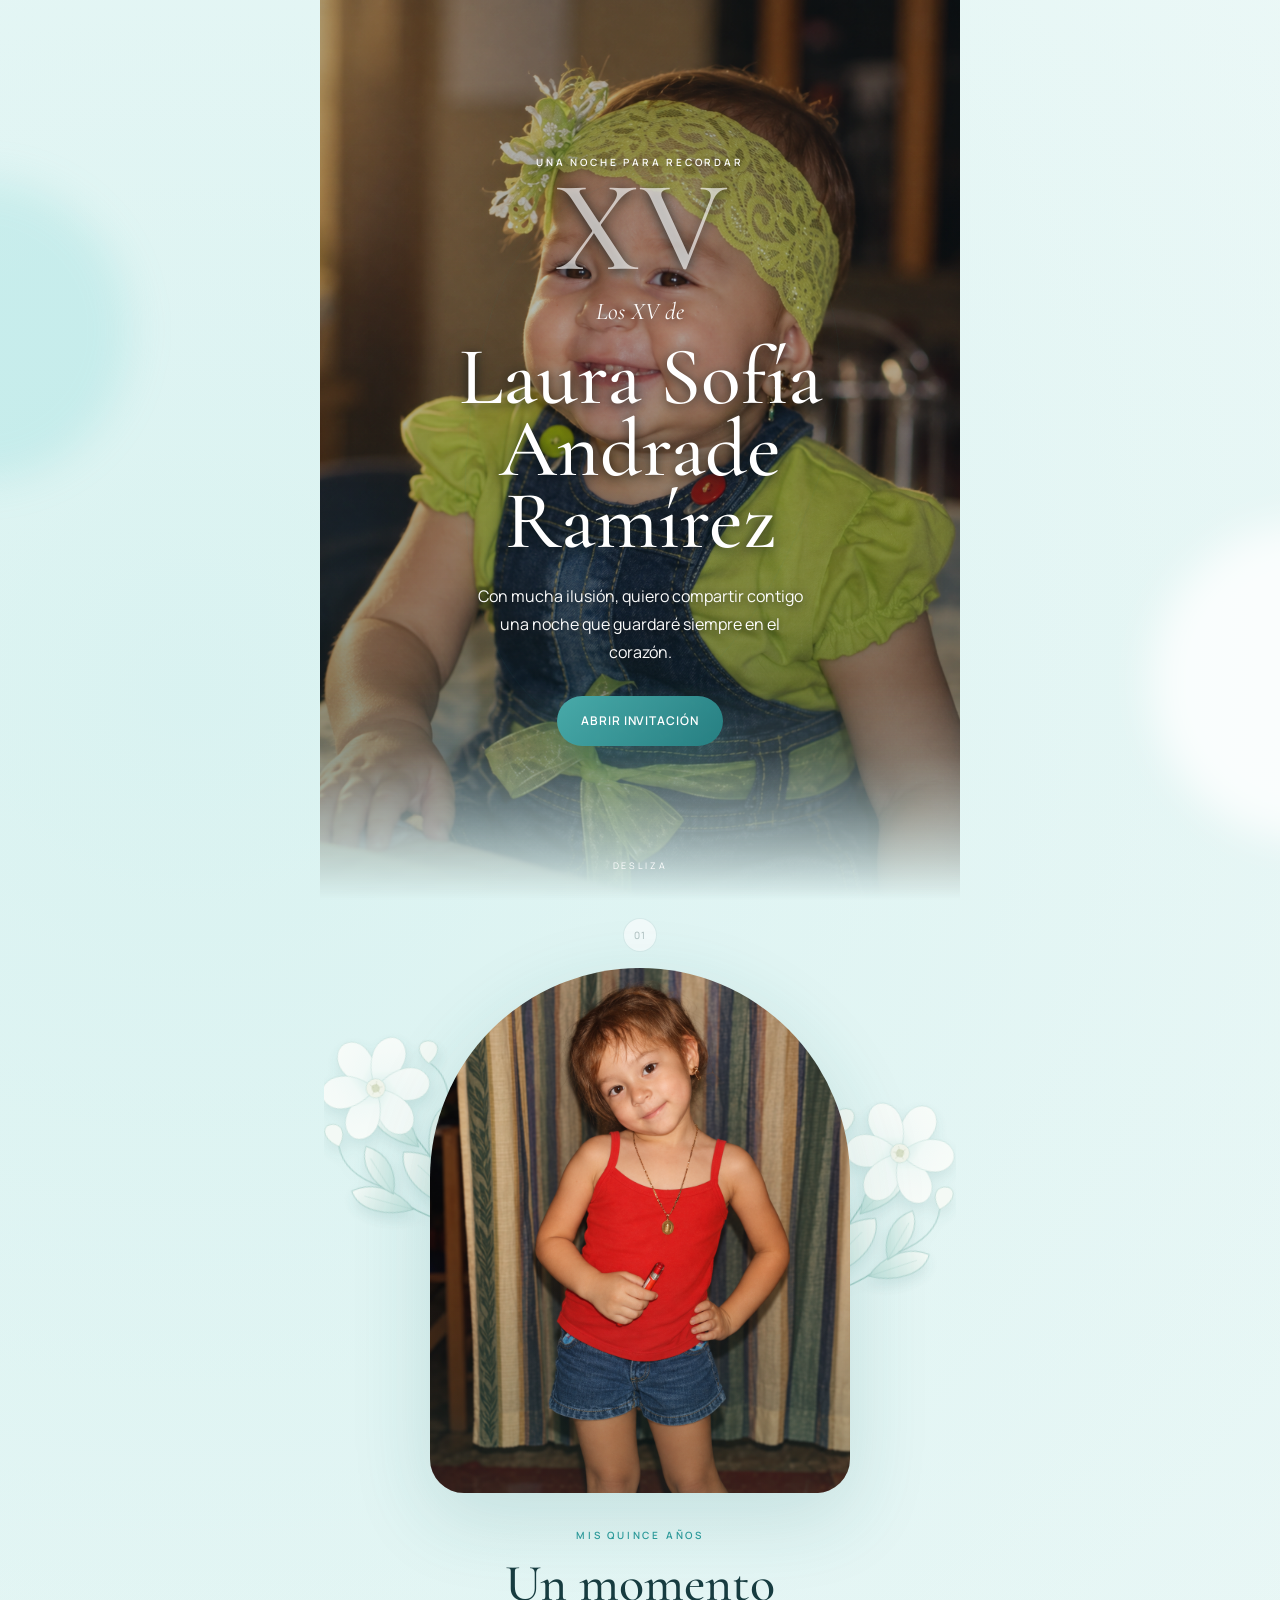
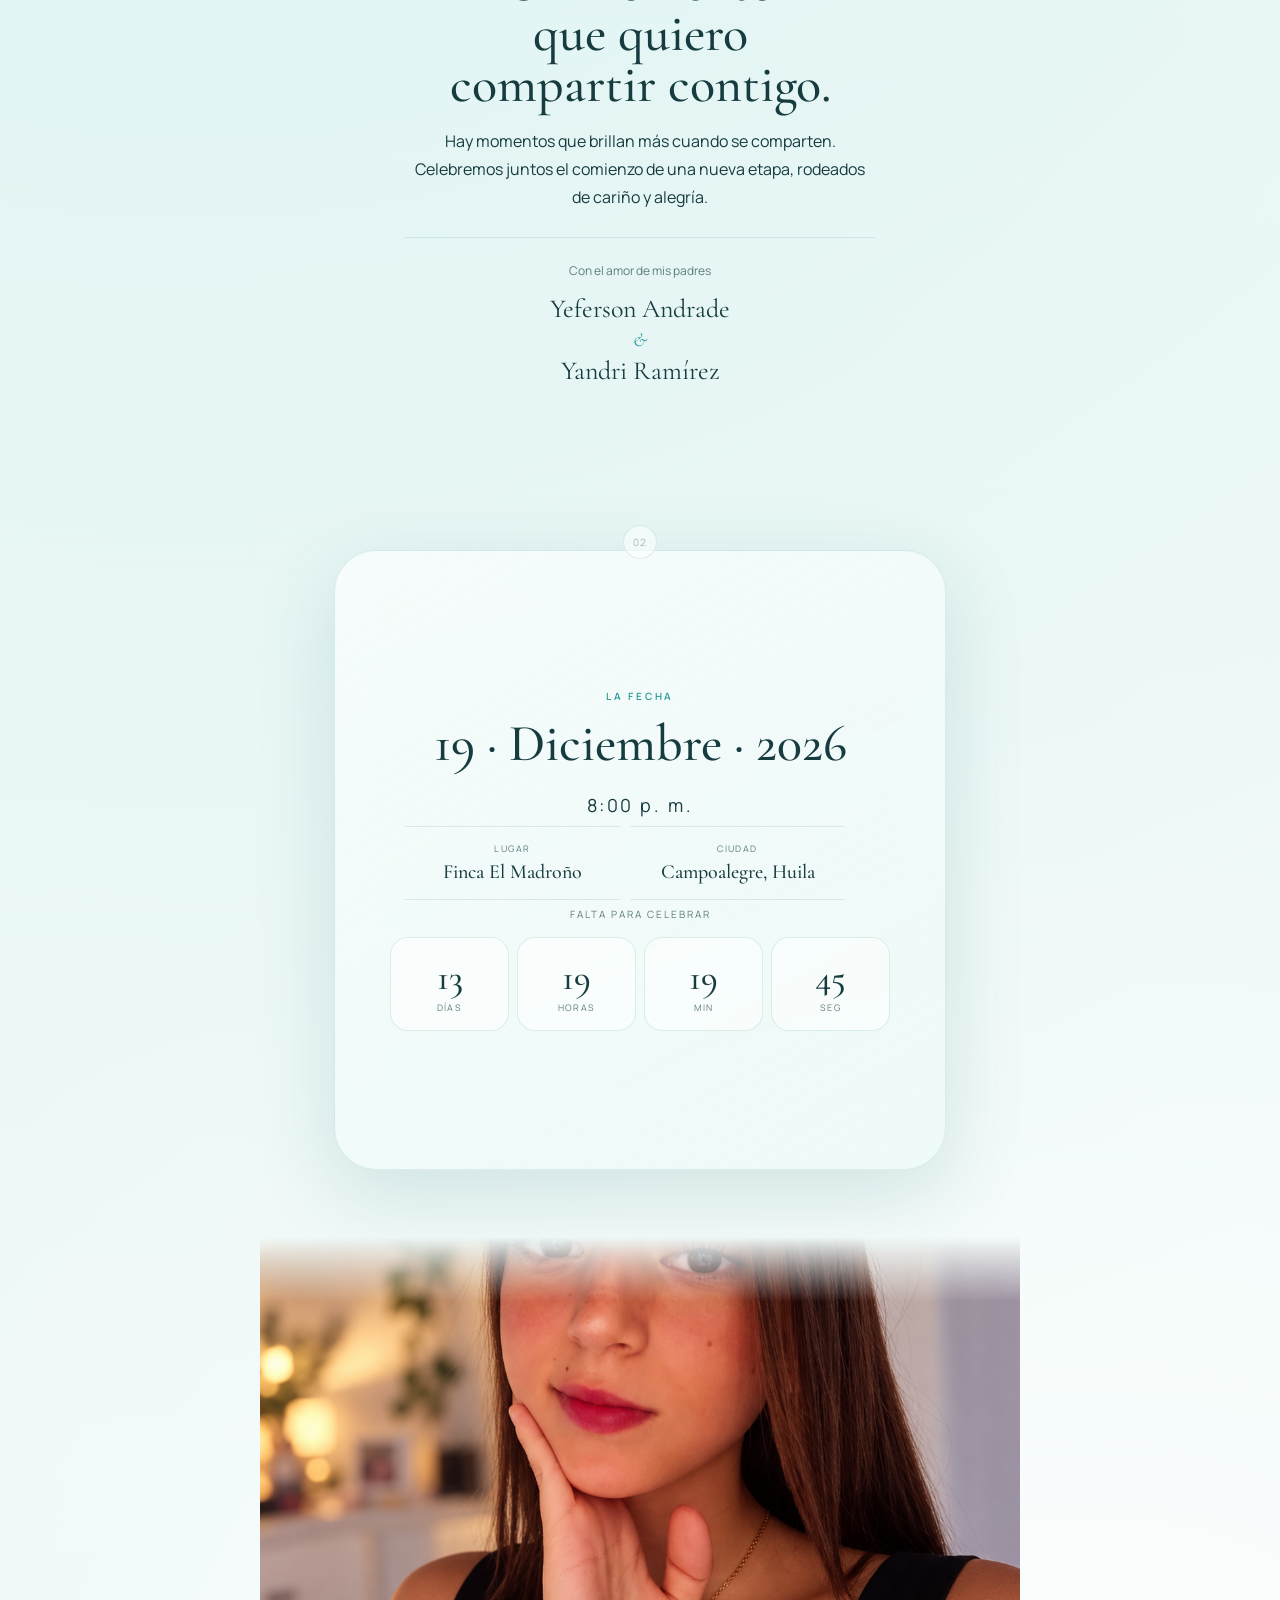
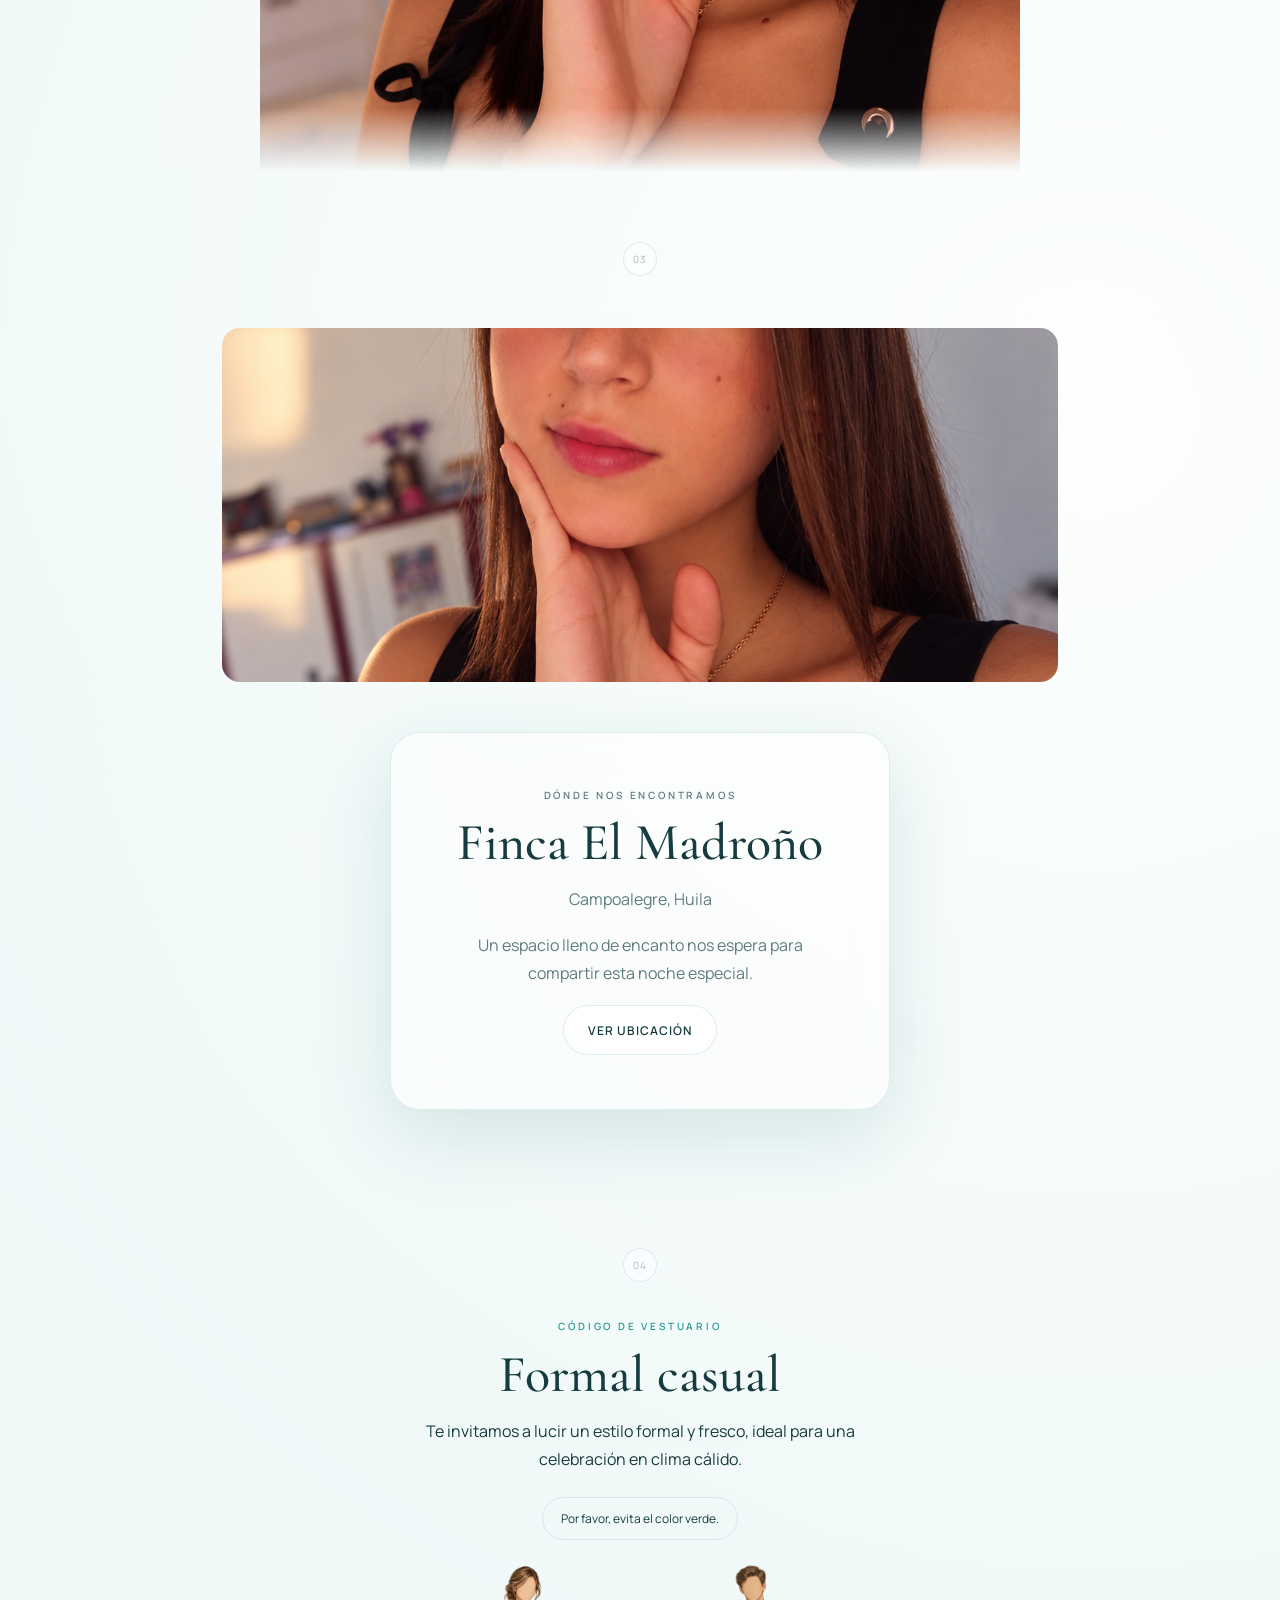
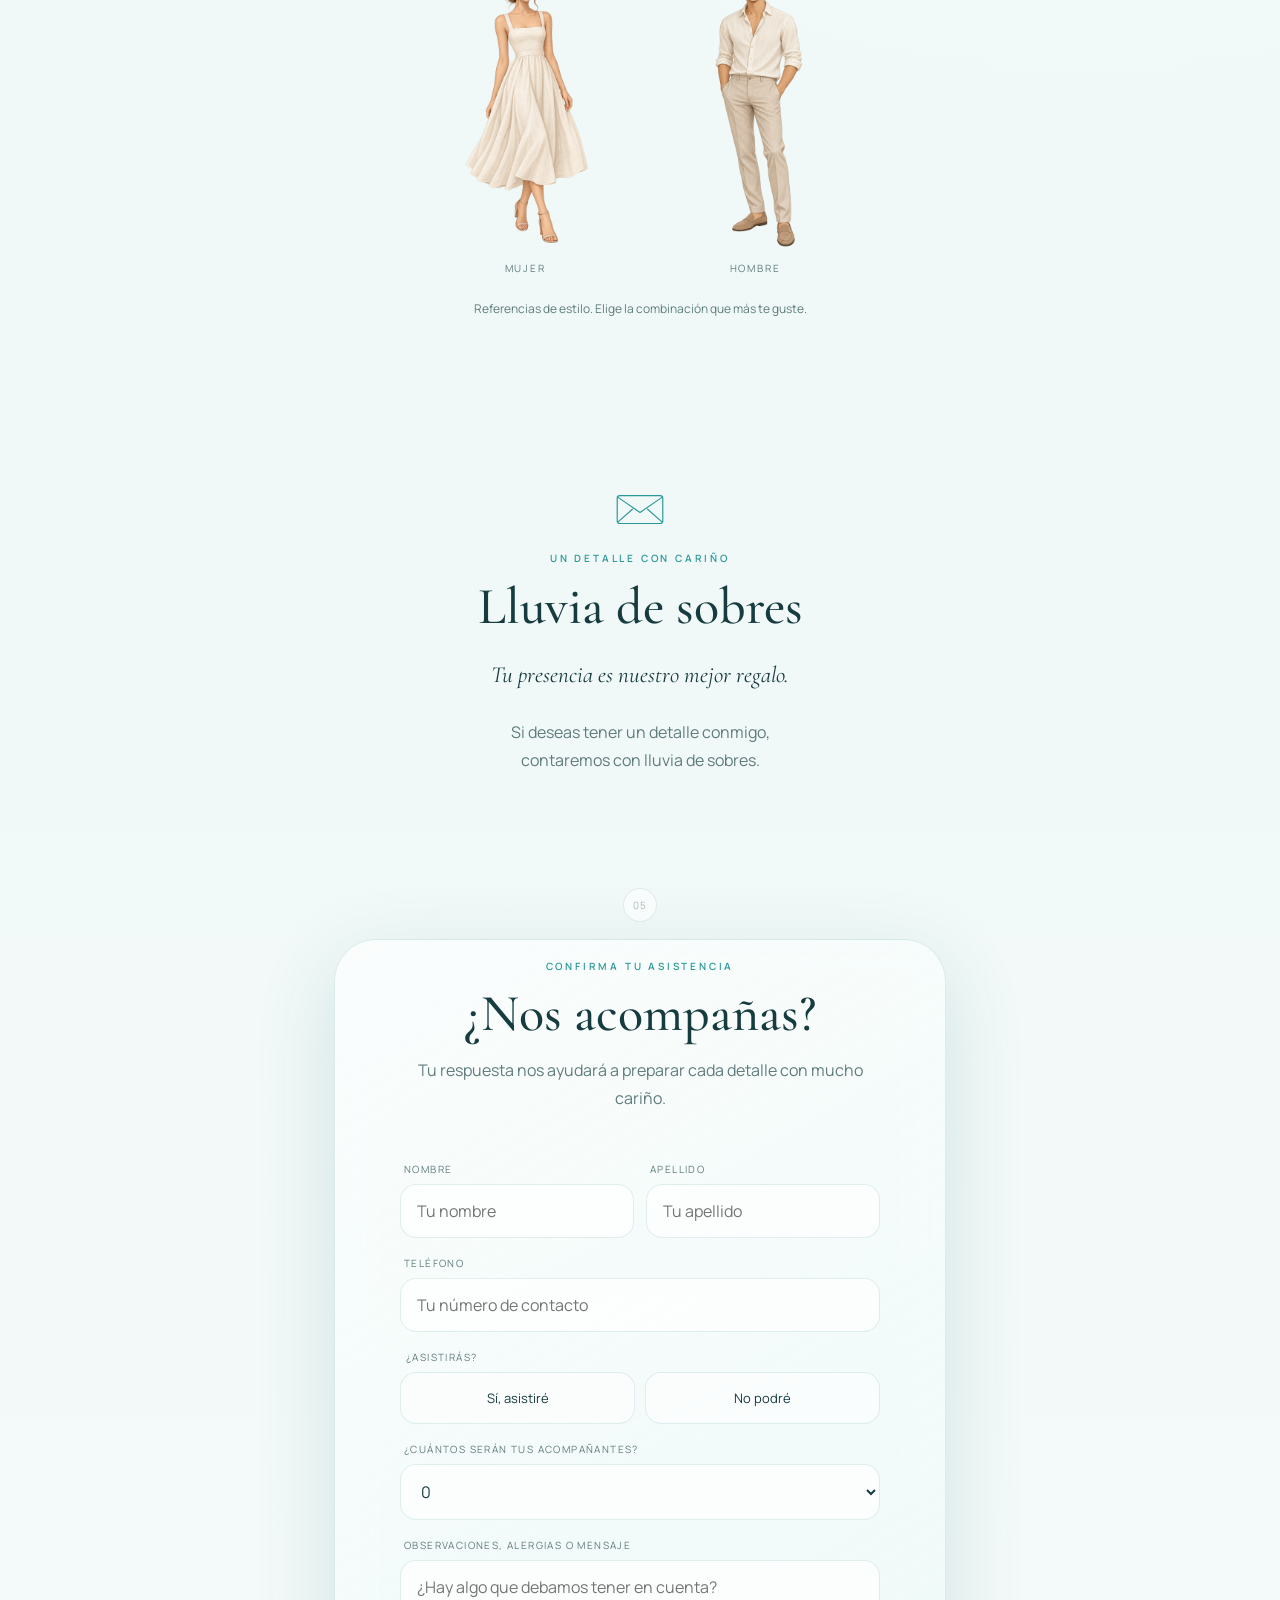
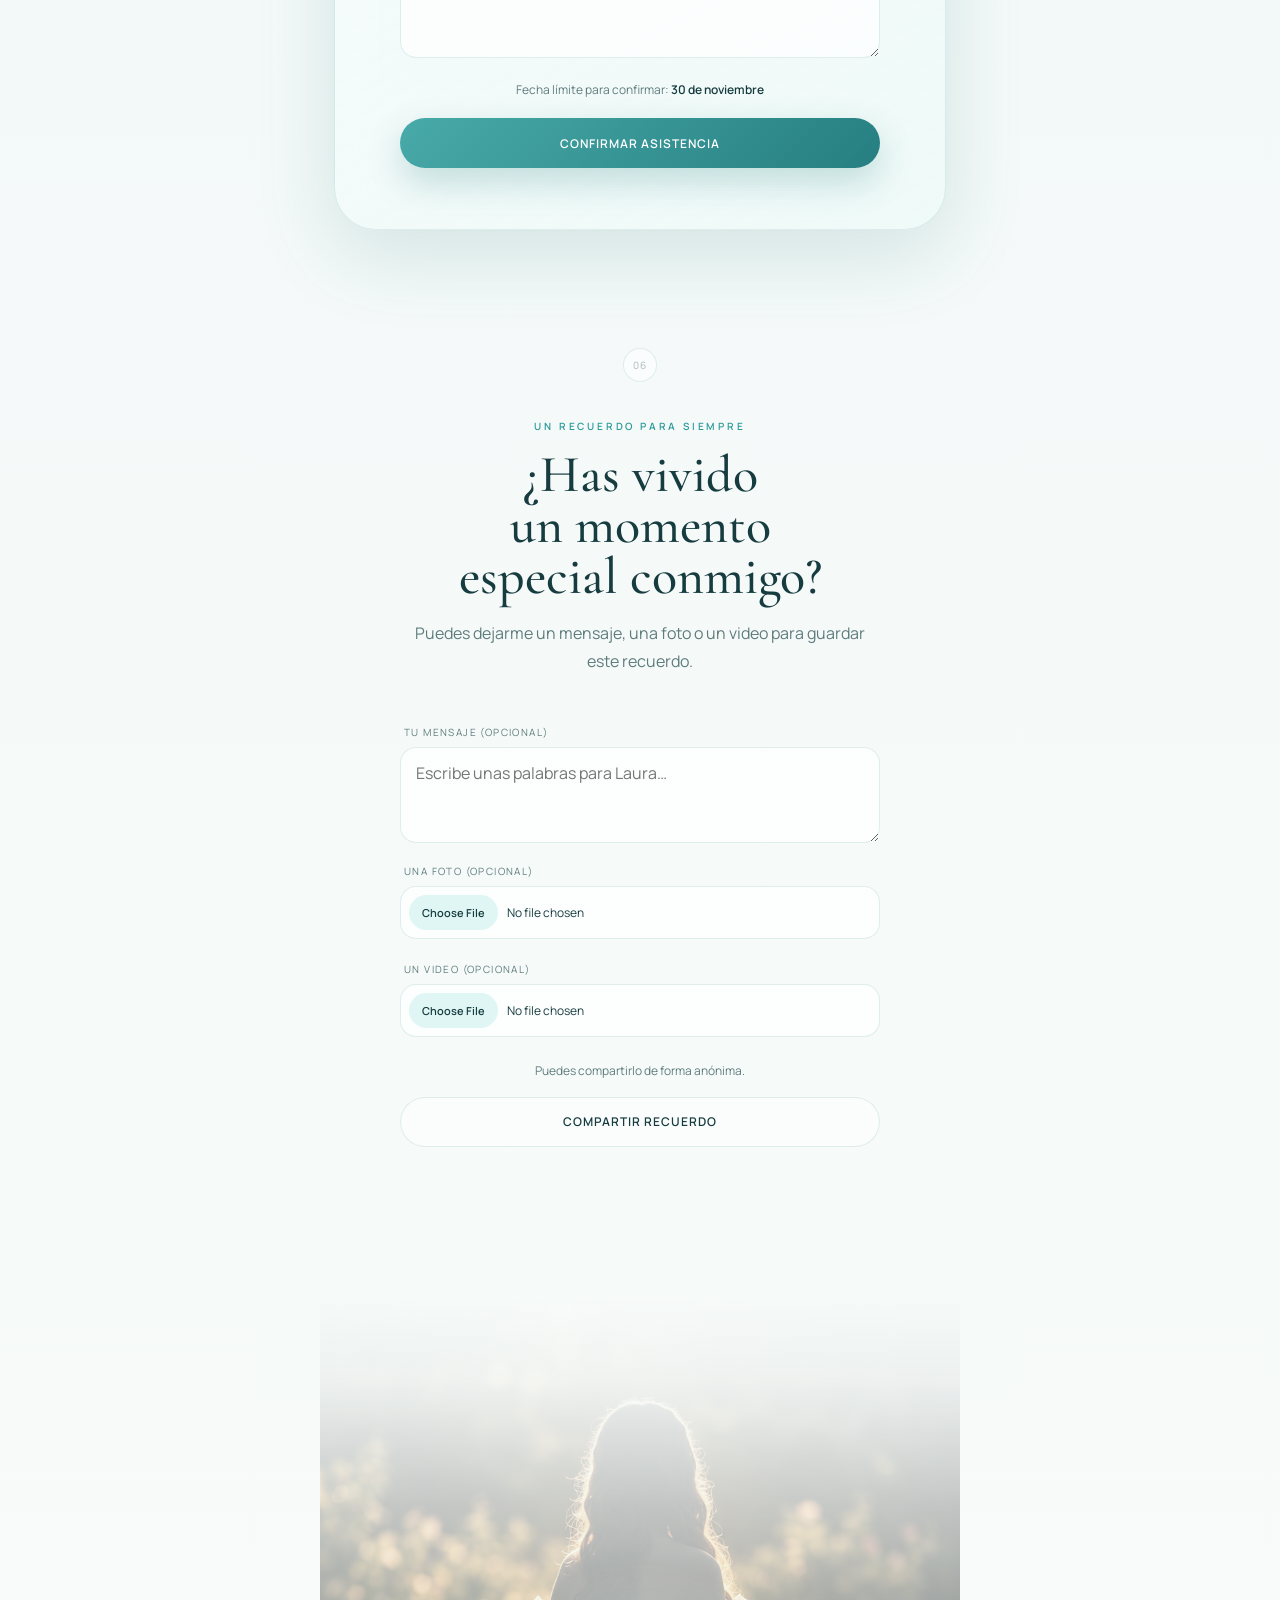
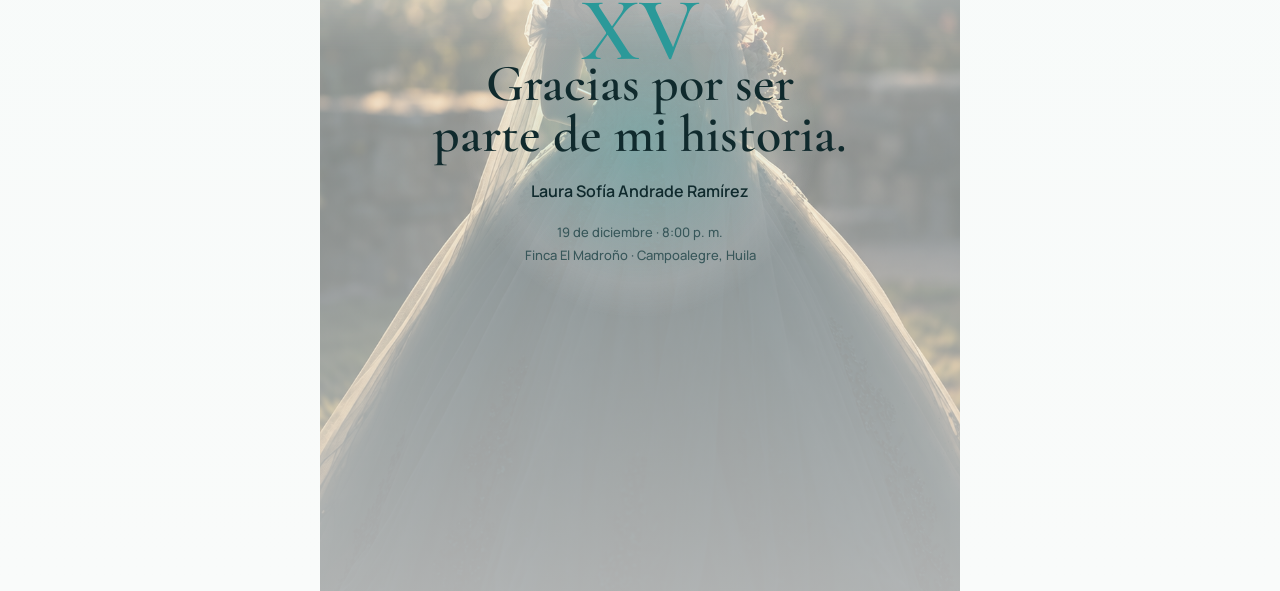
==== commit 7dd72d4a: "Replace JPEG images with PNG in index.html" ====
--- a/index.html
+++ b/index.html
@@ -18,8 +18,7 @@
   <main>
     <section class="cover section section--full" id="inicio">
       <picture class="cover__photo">
-        <source srcset="assets/5.webp" type="image/webp" />
-        <img src="5.jpg" width="1536" height="2752" alt="Laura Sofía con su vestido de quinceañera" loading="eager" fetchpriority="high" decoding="async" />
+        <img src="5.png" width="1122" height="1402" alt="Laura Sofía con su vestido de quinceañera" loading="eager" fetchpriority="high" decoding="async" />
       </picture>
       <div class="cover__content reveal">
         <p class="eyebrow">Una noche para recordar</p>
@@ -41,8 +40,7 @@
         </div>
         <div class="portrait__frame">
           <picture>
-            <source srcset="assets/3.webp" type="image/webp" />
-            <img src="3.jpg" width="2074" height="2048" alt="Retrato editorial de Laura Sofía con su vestido aqua" loading="lazy" decoding="async" />
+            <img src="3.png" width="1122" height="1402" alt="Retrato editorial de Laura Sofía con su vestido aqua" loading="lazy" decoding="async" />
           </picture>
           <div class="portrait__veil"></div>
         </div>
@@ -80,8 +78,7 @@
 
     <figure class="image-interlude reveal">
       <picture>
-        <source srcset="assets/1.webp" type="image/webp" />
-        <img src="1.jpg" width="2074" height="2048" alt="Detalle del vestido aqua, sus bordados y el movimiento de la tela" loading="lazy" decoding="async" />
+        <img src="1.png" width="1122" height="1402" alt="Detalle del vestido aqua, sus bordados y el movimiento de la tela" loading="lazy" decoding="async" />
       </picture>
     </figure>
 
@@ -89,8 +86,7 @@
       <div class="section-number">03</div>
       <figure class="place__photo reveal">
         <picture>
-          <source srcset="assets/2.webp" type="image/webp" />
-          <img src="2.jpg" width="3168" height="1344" alt="Laura Sofía en el paisaje de Finca El Madroño" loading="lazy" decoding="async" />
+          <img src="2.png" width="1122" height="1402" alt="Laura Sofía en el paisaje de Finca El Madroño" loading="lazy" decoding="async" />
         </picture>
       </figure>
       <div class="glass-card reveal">
@@ -203,8 +199,7 @@
 
     <section class="finale section section--full">
       <picture class="finale__photo" aria-hidden="true">
-        <source srcset="assets/4.webp" type="image/webp" />
-        <img src="4.jpg" width="1536" height="2752" alt="" loading="lazy" decoding="async" />
+        <img src="4.png" width="941" height="1672" alt="" loading="lazy" decoding="async" />
       </picture>
       <div class="finale__orb reveal" aria-hidden="true"></div>
       <div class="copy copy--center reveal">
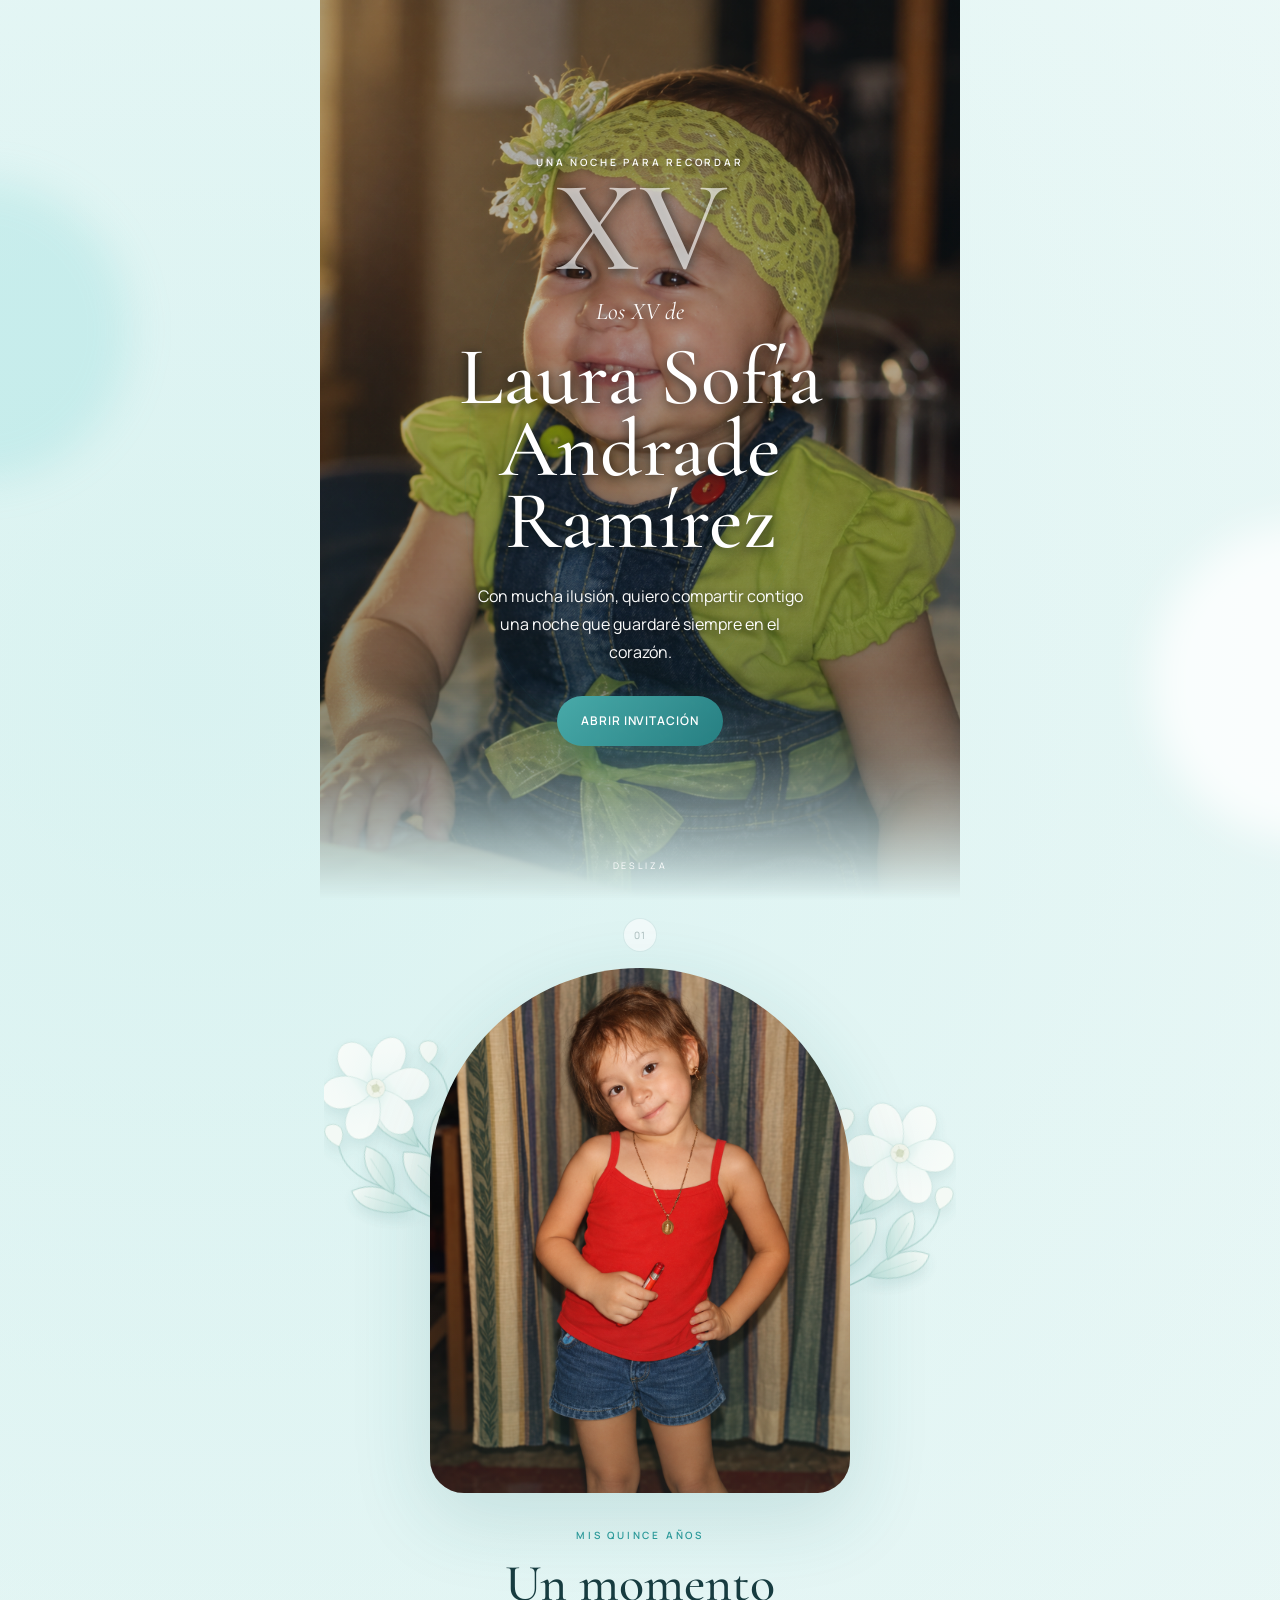
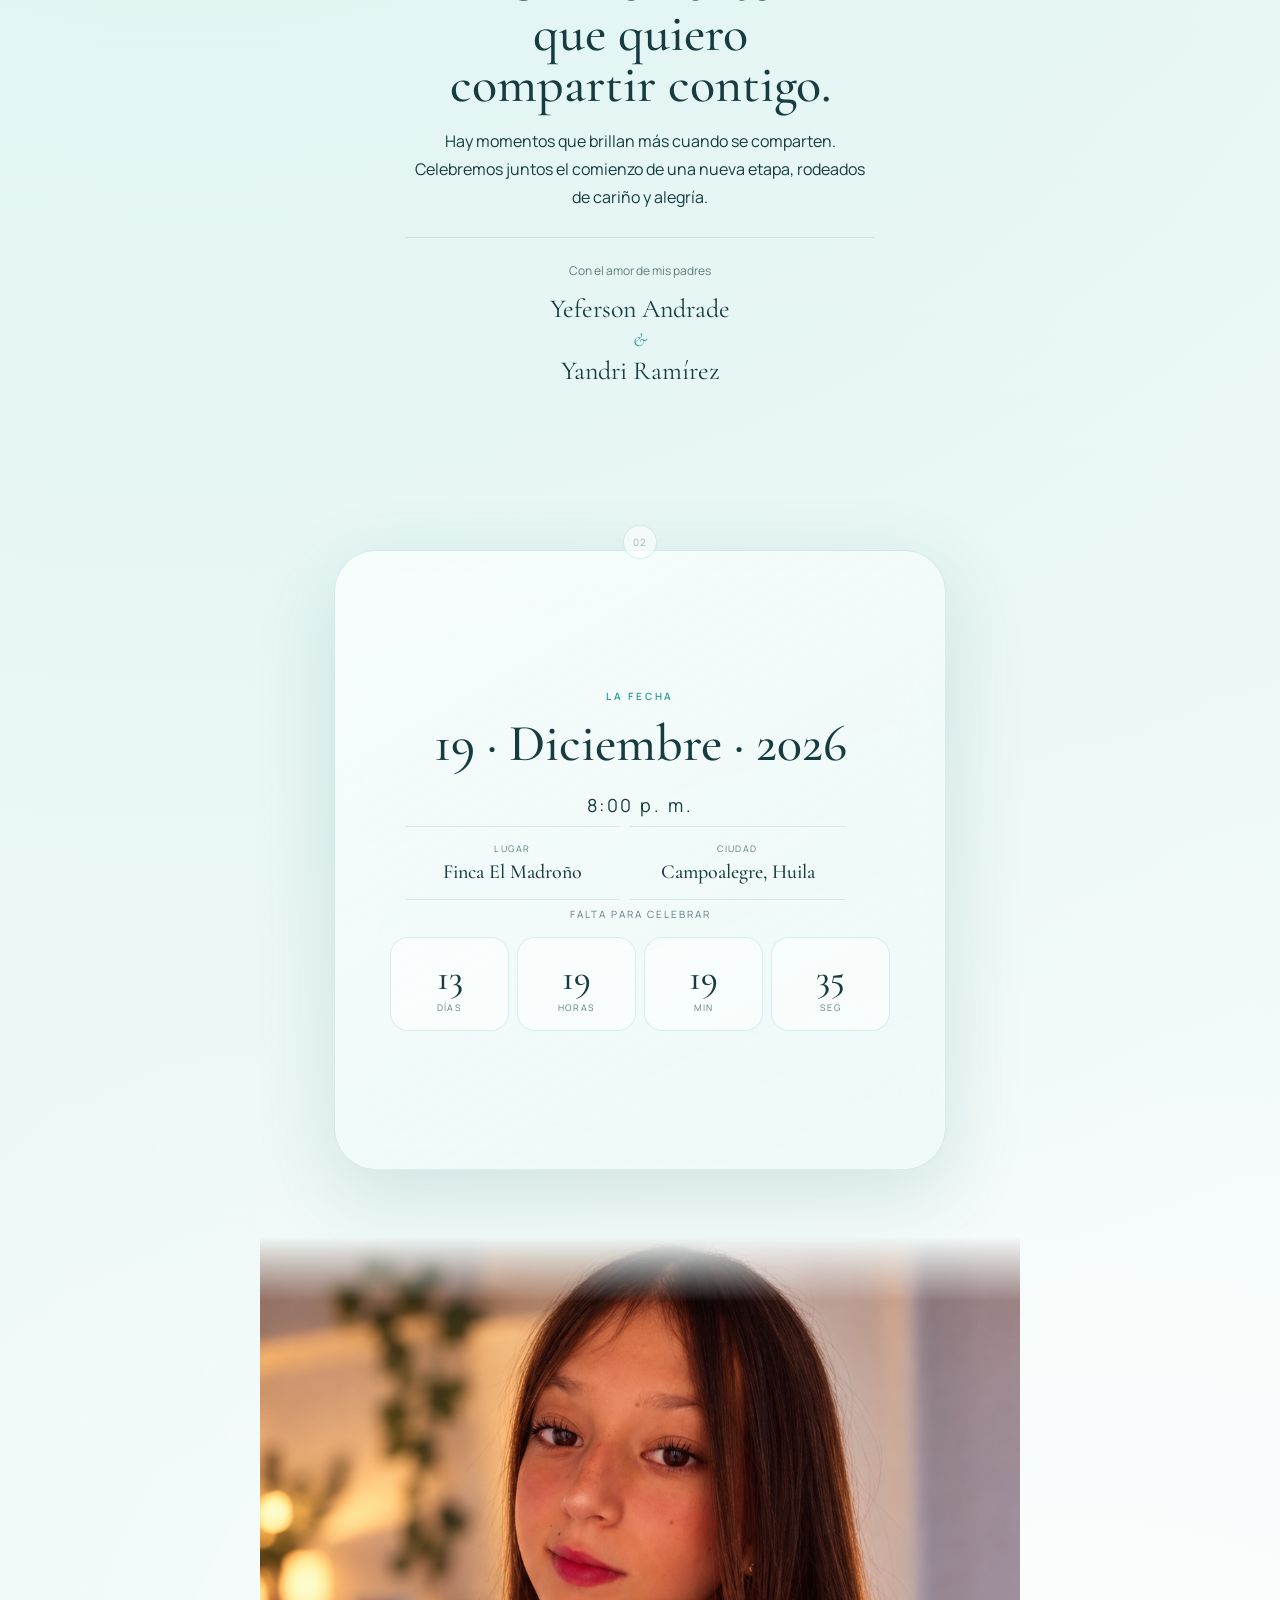
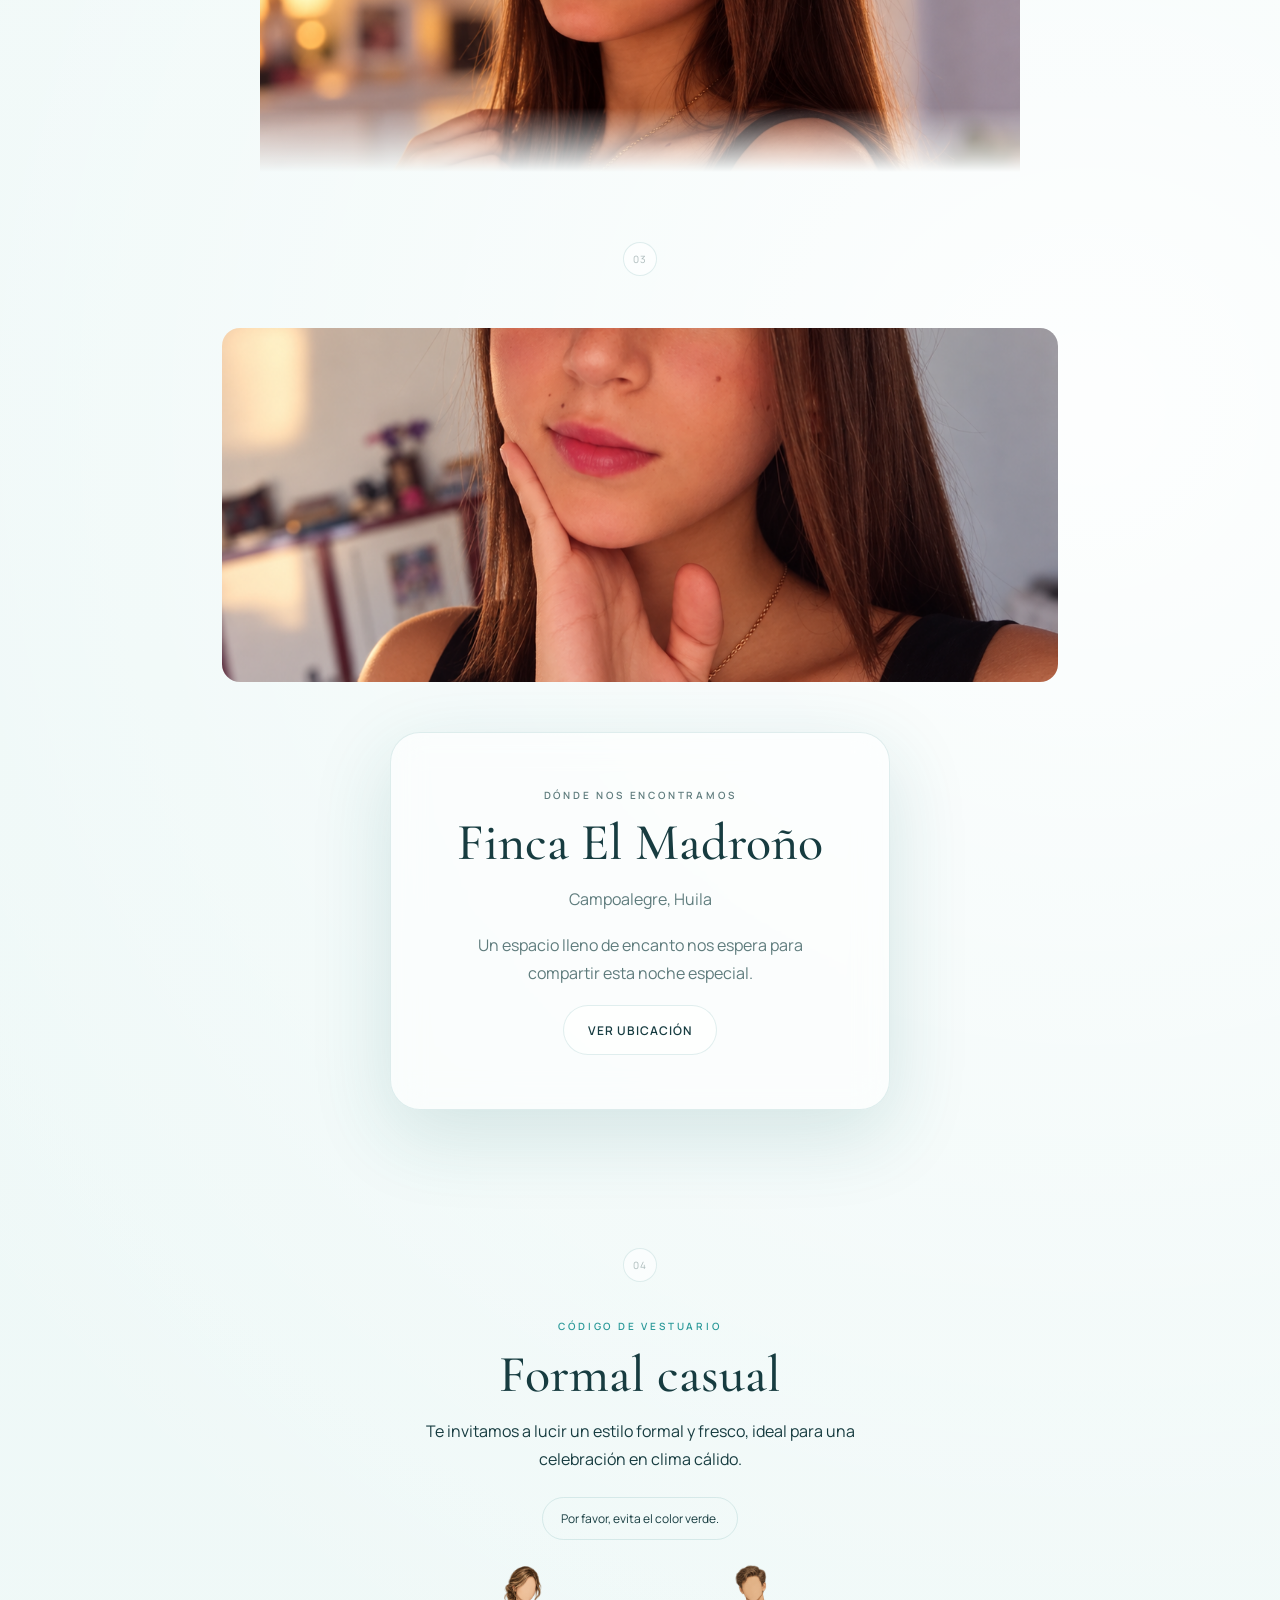
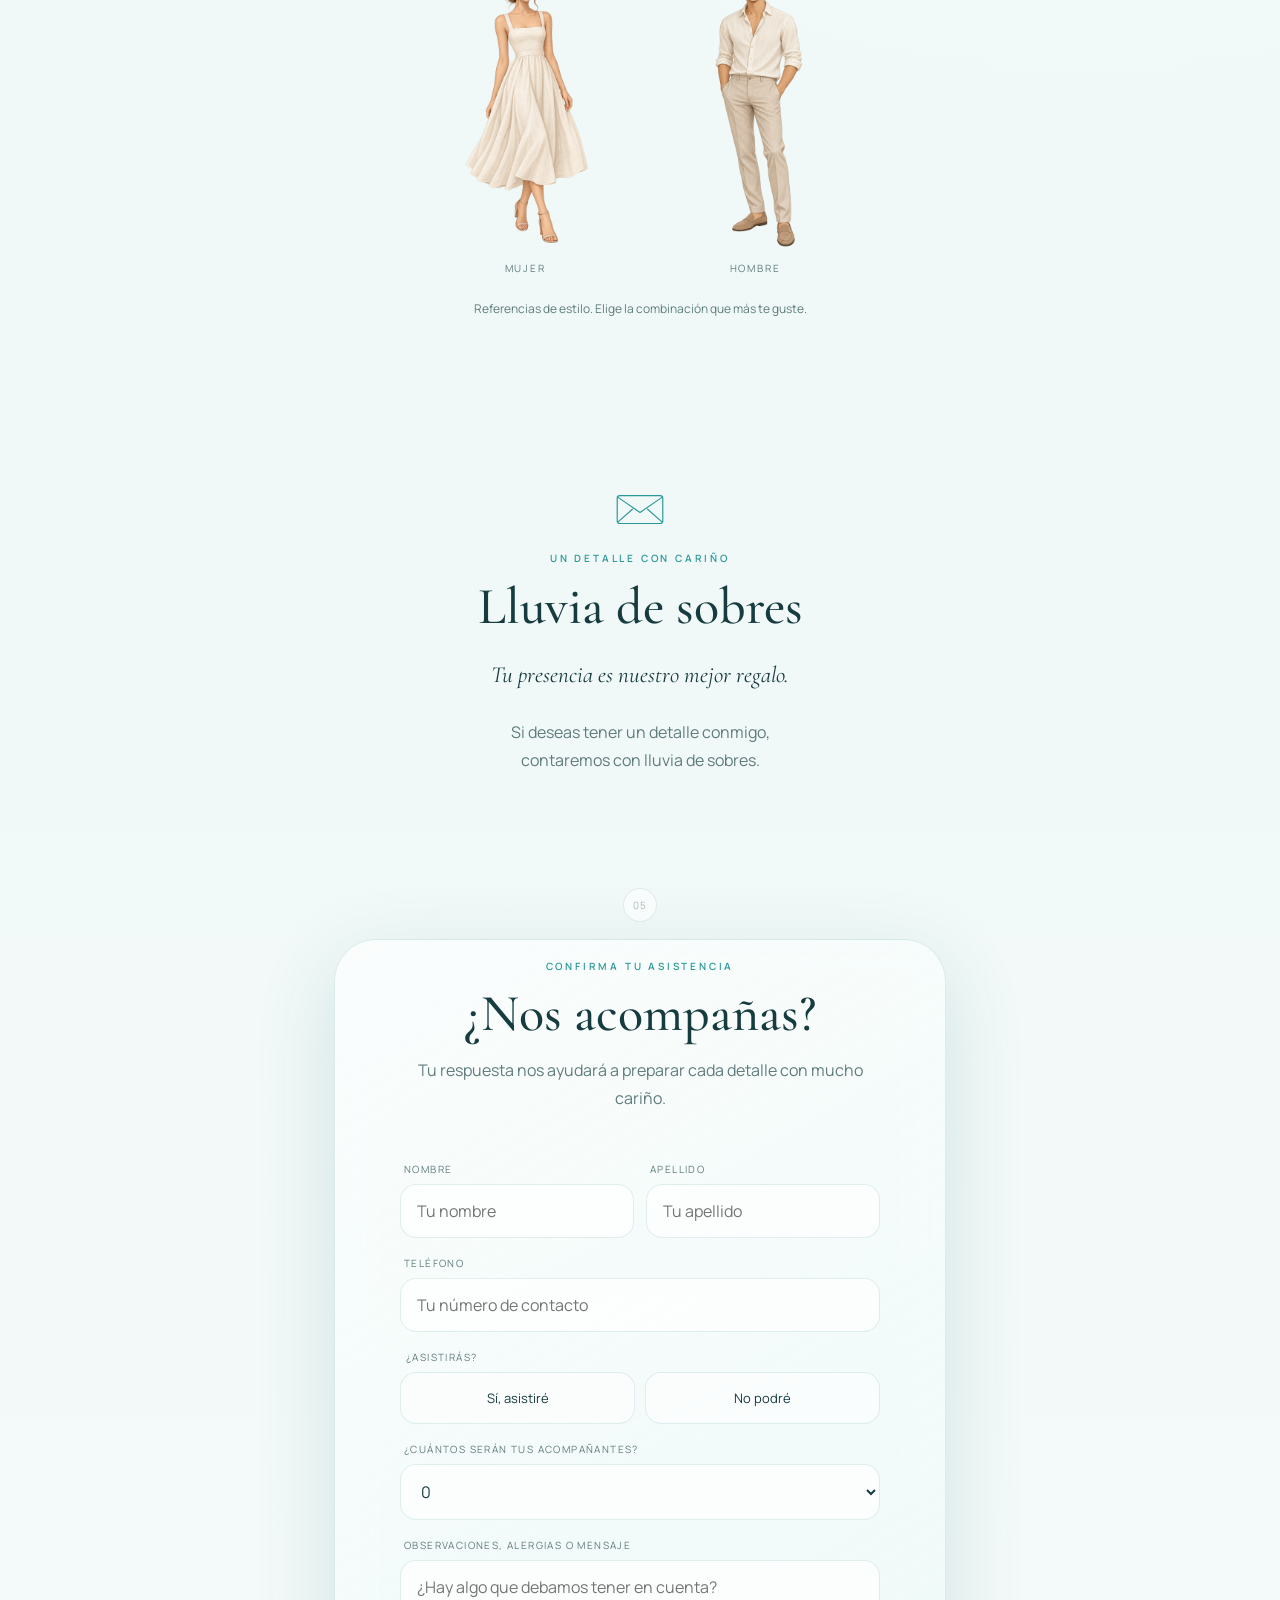
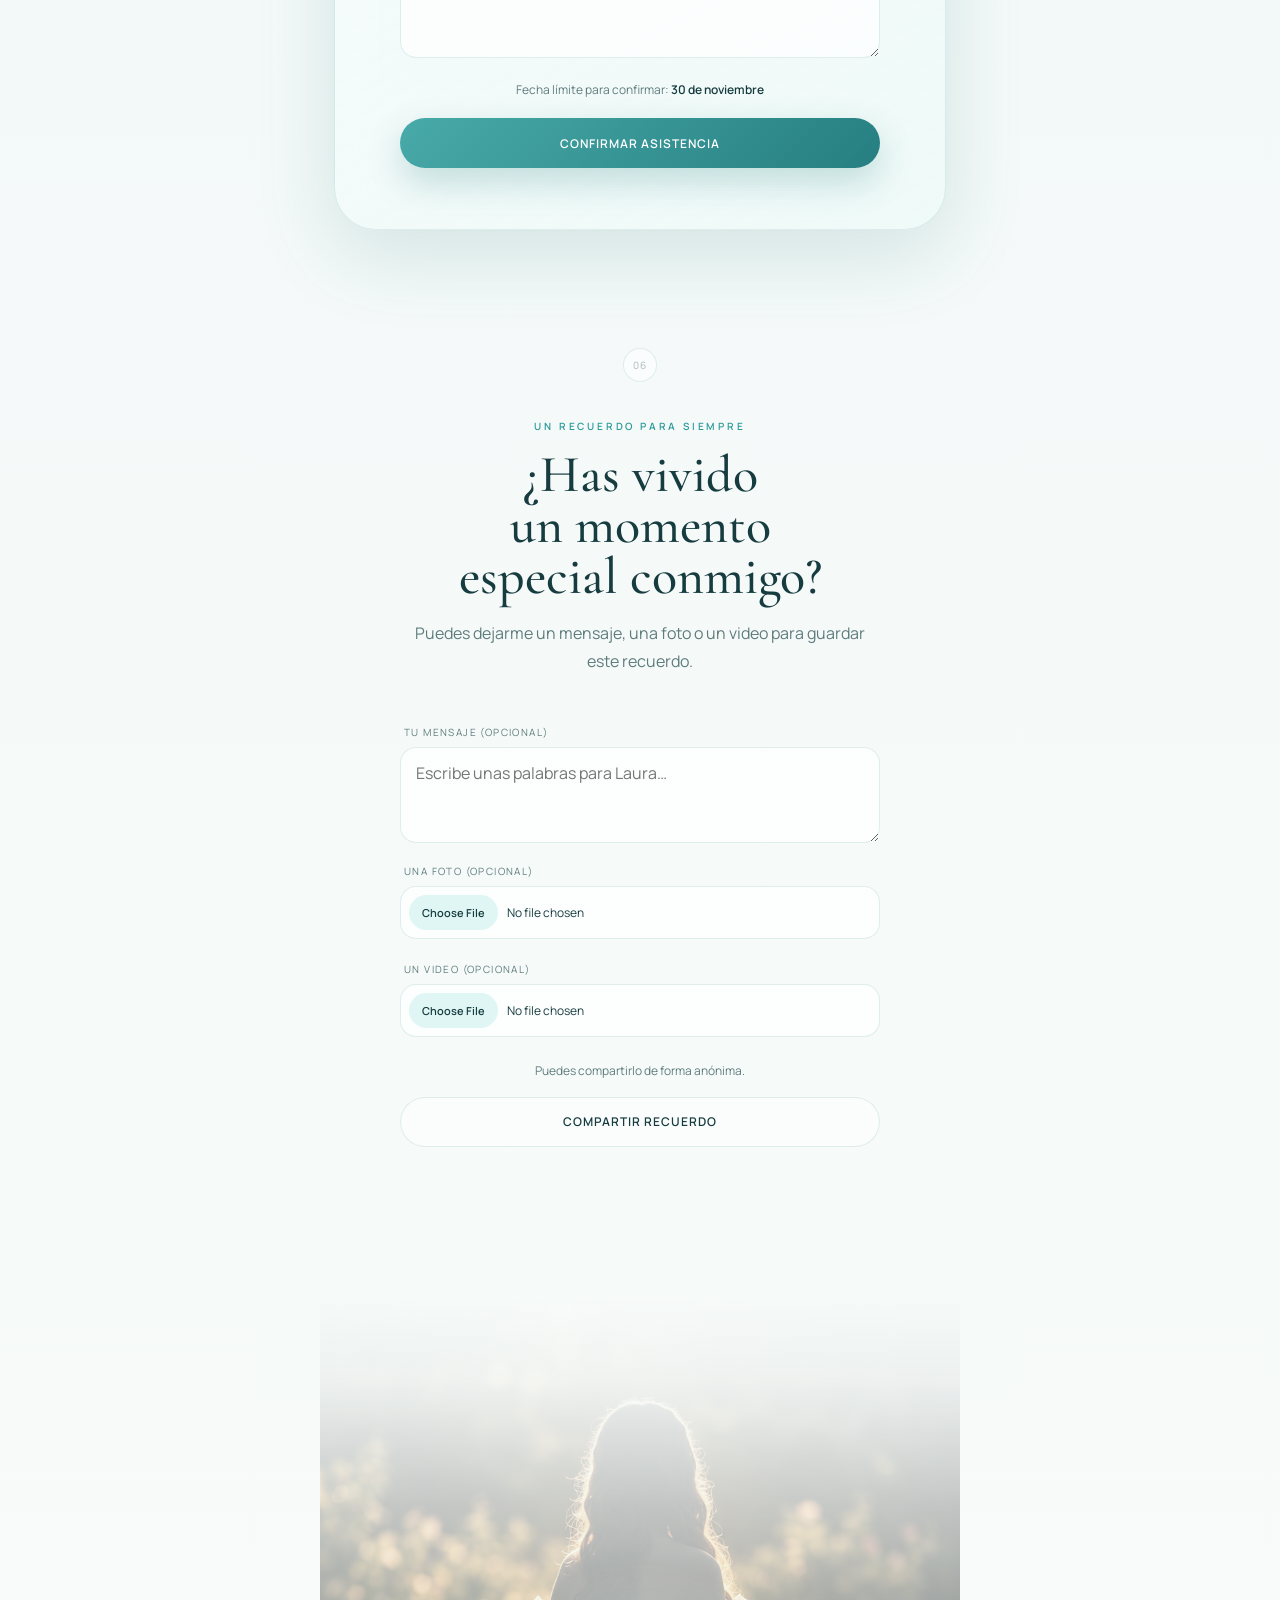
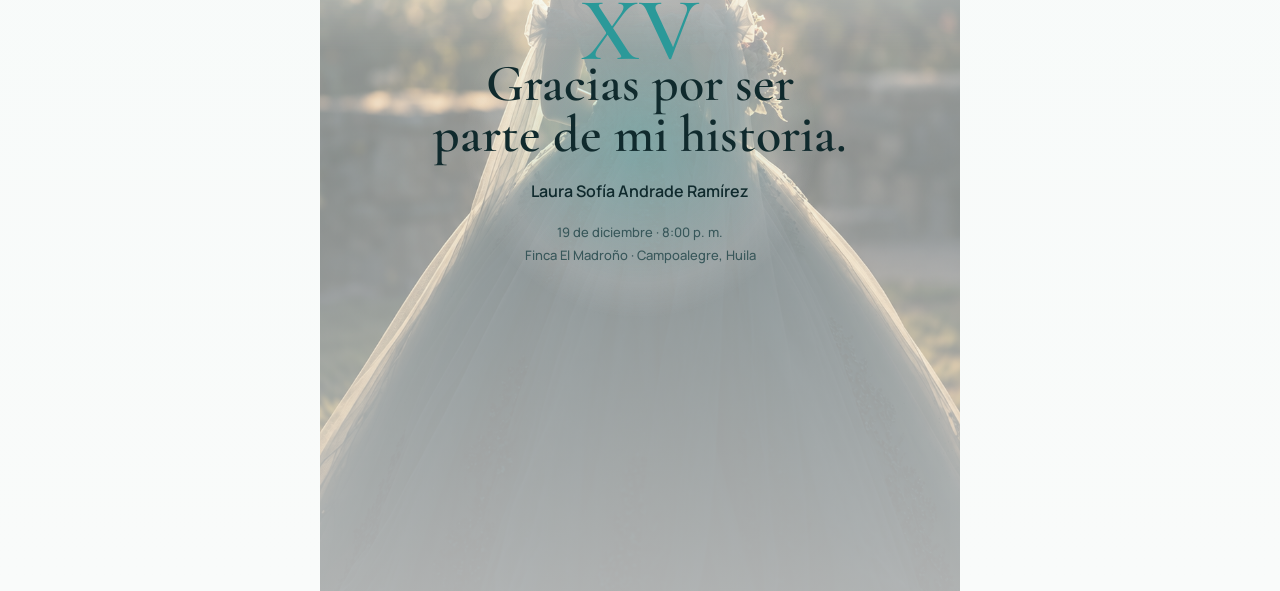
==== commit 32ddabbc: "Integrate personalized invitations and RSVP quotas" ====
--- a/index.html
+++ b/index.html
@@ -141,6 +141,14 @@
       </div>
 
       <form class="rsvp-form reveal" id="rsvp-form">
+        <div class="invitation-details" id="invitation-details" hidden>
+          <p class="eyebrow">Invitación para</p>
+          <p class="invitation-guest" id="invitation-guest"></p>
+          <p id="invitation-quota"></p>
+          <p id="invitation-response" hidden>Ya existe una respuesta registrada para esta invitación. Puedes actualizarla con este formulario.</p>
+        </div>
+        <p class="form-status" id="invitation-status" role="status" aria-live="polite" hidden></p>
+        <button class="button button--ghost" id="invitation-retry" type="button" hidden>Intentar nuevamente</button>
         <div class="form-row">
           <label><span>Nombre</span><input id="guest-name" name="nombre" autocomplete="given-name" required placeholder="Tu nombre" /></label>
           <label><span>Apellido</span><input id="guest-surname" name="apellido" autocomplete="family-name" required placeholder="Tu apellido" /></label>
--- a/styles.css
+++ b/styles.css
@@ -209,7 +209,7 @@
 
 .image-interlude { position: relative; width: min(calc(100% - 48px), 640px); aspect-ratio: 1.42; margin: 8px auto 36px; overflow: hidden; -webkit-mask-image: linear-gradient(180deg, transparent, #000 12%, #000 88%, transparent); mask-image: linear-gradient(180deg, transparent, #000 12%, #000 88%, transparent); }
 .image-interlude picture, .image-interlude img { display: block; width: 100%; height: 100%; }
-.image-interlude img { object-fit: cover; object-position: 50% 62%; }
+.image-interlude img { object-fit: cover; object-position: 50% 2%; }
 
 .big-time { margin: 20px 0 0; font-size: 18px; letter-spacing: .14em; }
 .event-facts { width: min(100%, 440px); display: grid; grid-template-columns: 1fr 1fr; gap: 10px; margin-top: 4px; }
@@ -268,6 +268,11 @@
 .gifts .gifts__presence { margin-top: 22px; font-family: "Cormorant Garamond", Georgia, serif; font-size: 23px; font-style: italic; }
 
 .rsvp-form { width: min(100%, 480px); display: grid; gap: 18px; }
+.invitation-details { text-align: center; overflow-wrap: anywhere; }
+.invitation-details p { margin: 8px 0; color: var(--muted); font-size: 13px; }
+.invitation-details .eyebrow { color: var(--aqua-deep); font-size: 10px; }
+.invitation-details .invitation-guest { color: var(--ink); font-family: "Cormorant Garamond", Georgia, serif; font-size: 30px; }
+#invitation-retry[hidden] { display: none; }
 .form-row { display: grid; grid-template-columns: 1fr 1fr; gap: 12px; }
 .form-row label { min-width: 0; }
 .rsvp-form label > span, .rsvp-form legend { display: block; margin: 0 0 8px 4px; font-size: 10px; text-transform: uppercase; letter-spacing: .14em; color: var(--muted); }
